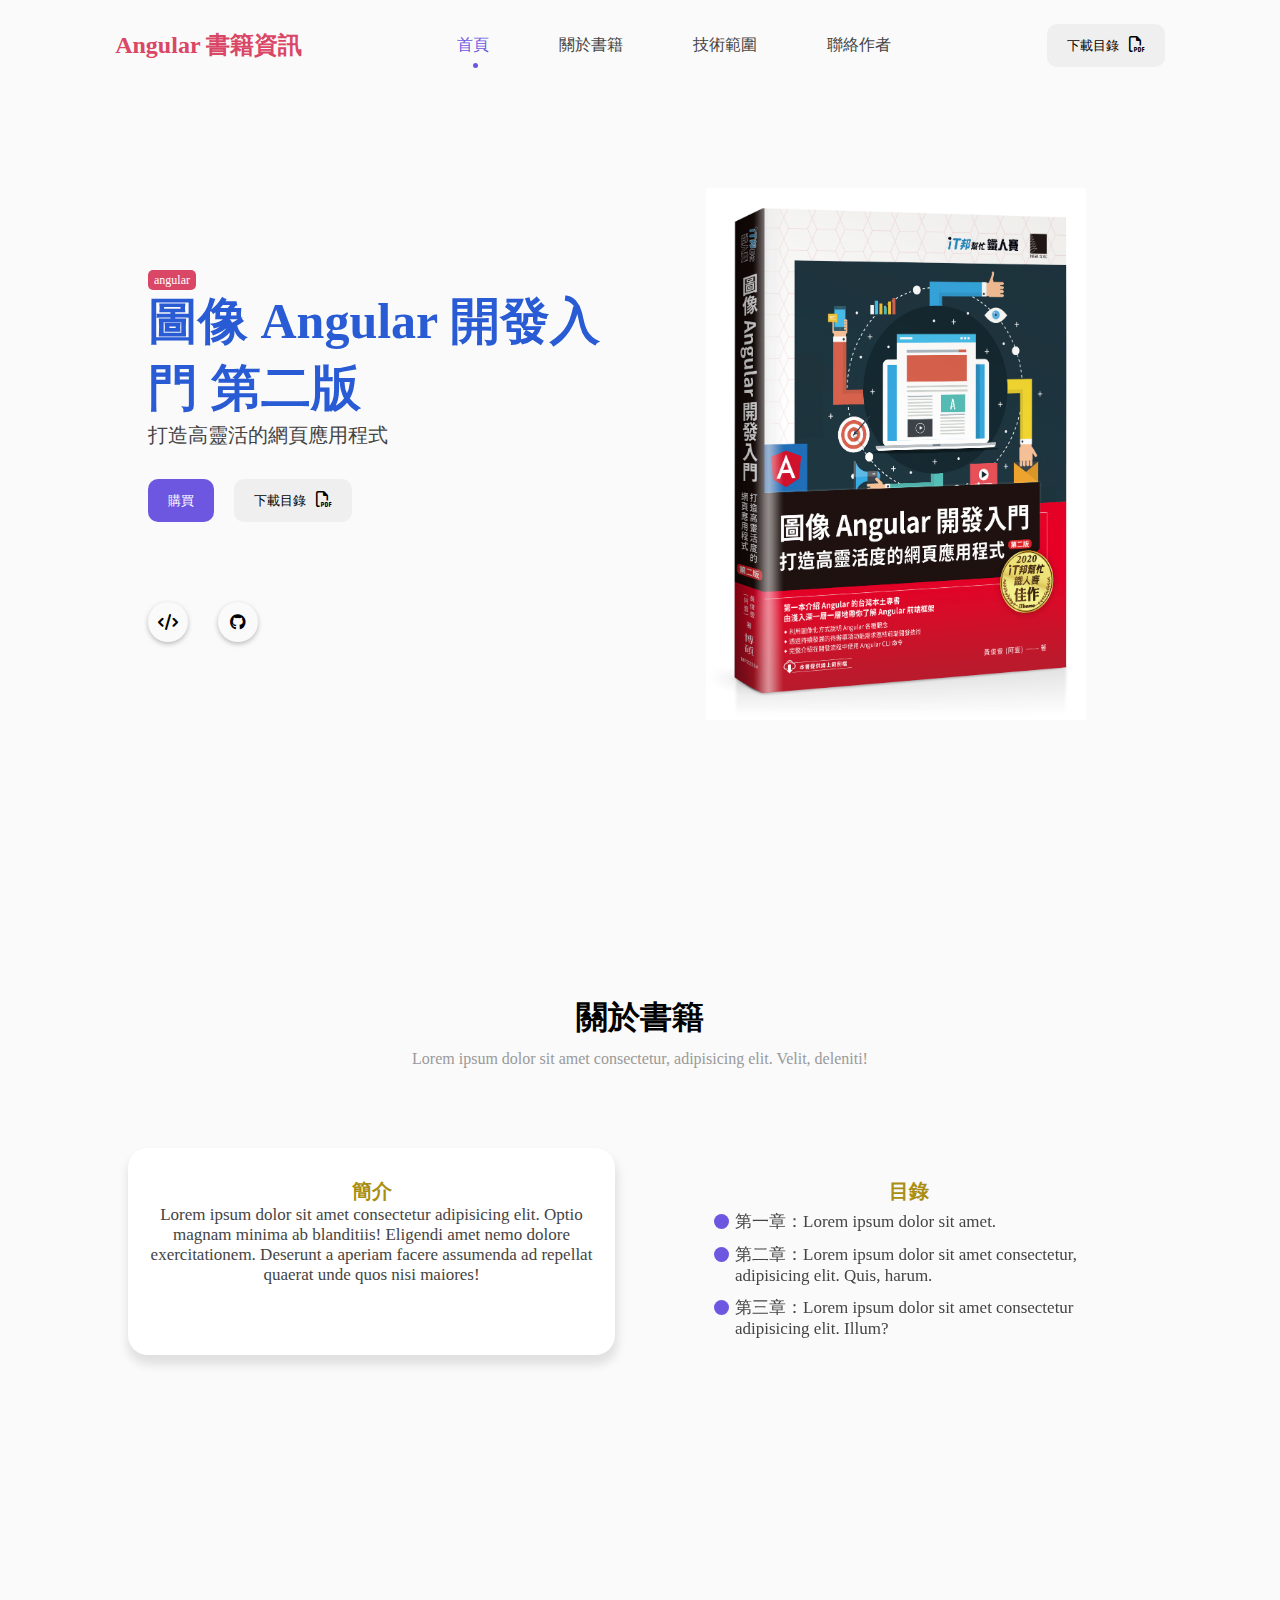
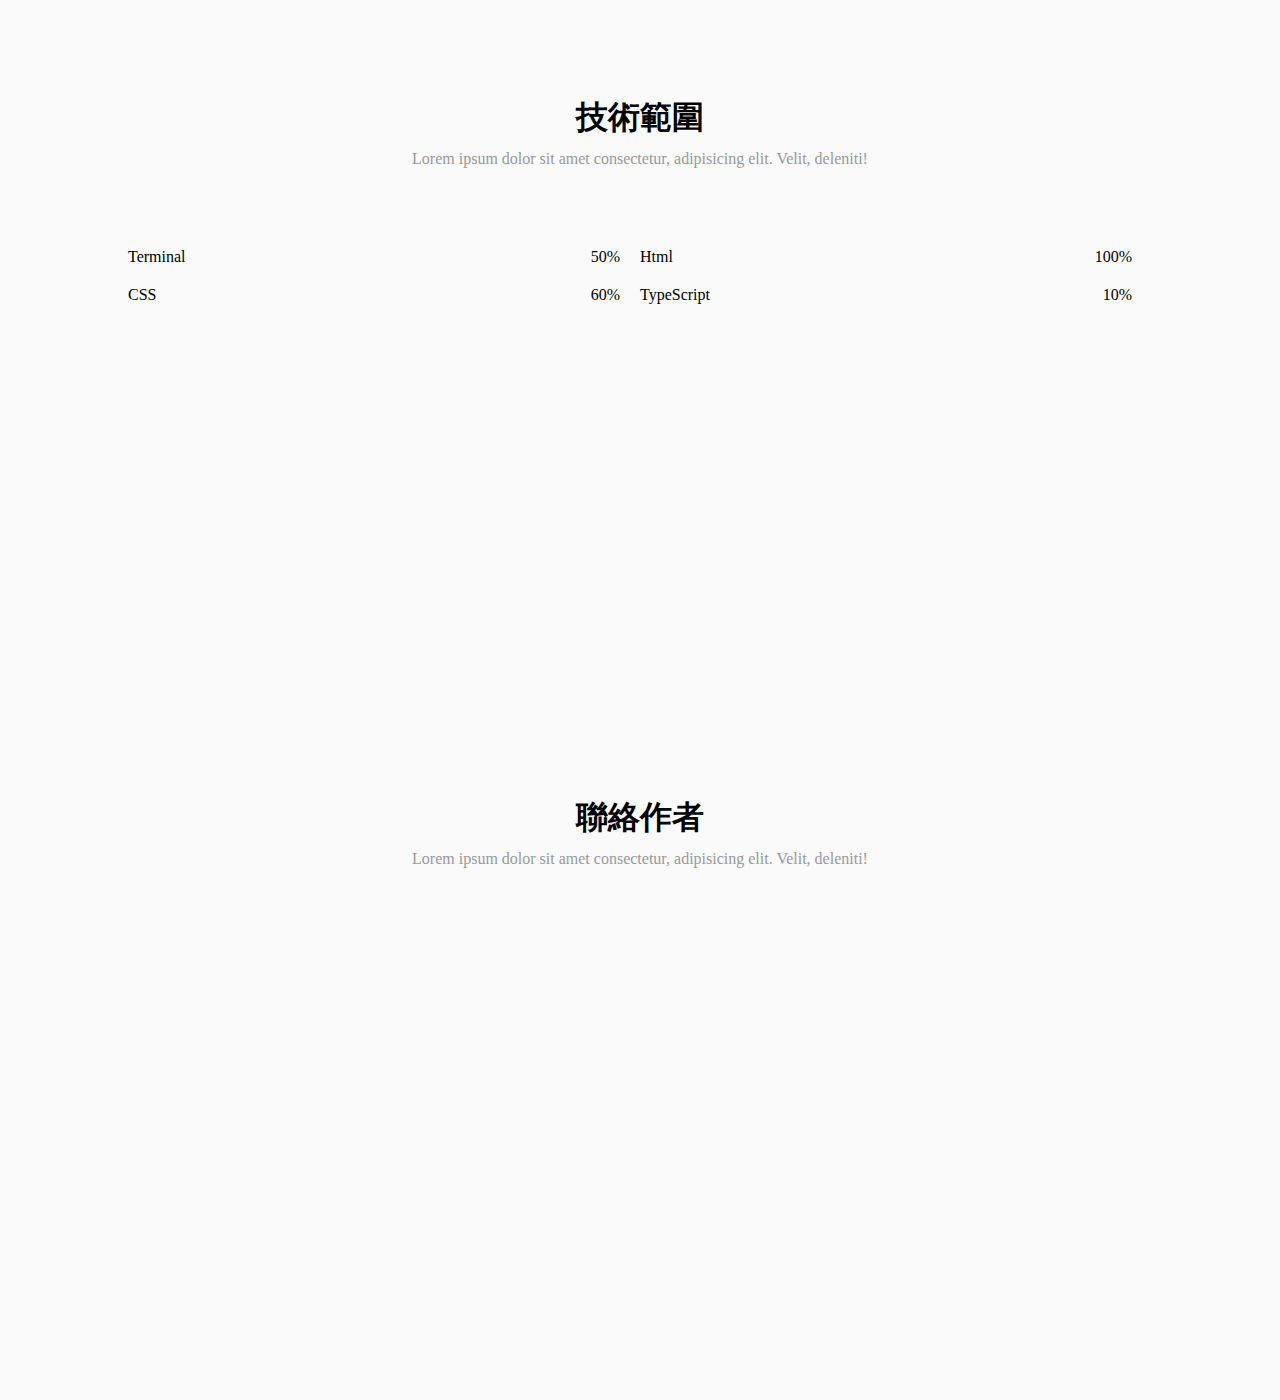
==== src/index.html @ 665a0e17 "feat(skill): 技術範圍項目樣式實作" ====
<!DOCTYPE html>
<html lang="en">
<head>
    <meta charset="UTF-8">
    <meta name="viewport" content="width=device-width, initial-scale=1.0">
    <link rel="stylesheet" href="./style.min.css">
    <link rel="stylesheet" href="https://cdnjs.cloudflare.com/ajax/libs/font-awesome/6.6.0/css/all.min.css" />
    <title>Angular 書籍資訊</title>
</head>
<body>
    <div class="container">
        <nav id="header">
            <div class="nav-logo">Angular  書籍資訊</div>
            <ul class="nav-menu"">
                <li class="nav-item">
                    <a  href="#home" class="nav-link active-link">首頁</a>
                </li>
                <li class="nav-item">
                    <a  href="#book" class="nav-link">關於書籍</a>
                </li>
                <li class="nav-item">
                    <a  href="#skill" class="nav-link">技術範圍</a>
                </li>
                <li class="nav-item">
                    <a  href="#contact" class="nav-link">聯絡作者</a>
                </li>
            </ul>
            <div>
                <button type="button" class="btn">下載目錄<i class="fa-regular fa-file-pdf"></i></button>
            </div>
        </nav>
        <main class="wrapper">
            <section id="home" class="home-box">
                <div class="home-text">
                    <div class="tag"><span>angular</span></div>
                    <div class="name">圖像 Angular 開發入門 第二版</div>
                    <div class="subtitle">打造高靈活的網頁應用程式</div>
                    <div>
                    <div class="text-btn">
                        <button type="button" class="btn blue-btn">購買</button>
                        <button type="button" class="btn">下載目錄<i class="fa-regular fa-file-pdf"></i></button>
                    </div>
                    </div>
                    <div class="icons">
                        <div class="icon"><i class="fa-solid fa-code"></i></div>
                        <div class="icon"><i class="fa-brands fa-github"></i></div>
                    </div>
                </div>
                <div class="home-image">
                    <div class="image">
                        <img src="./assets/images/angular.jpg" alt="angular">
                    </div>
                </div>
            </section>
            <section id="book" class="section">
                <div class="top-header">
                    <h1>關於書籍</h1>
                    <span>Lorem ipsum dolor sit amet consectetur, adipisicing elit. Velit, deleniti!</span>
                </div>
                <div class="about-container">
                    <div class="introduce">
                        <div class="card">
                            <h3>簡介</h3>
                            <div>Lorem ipsum dolor sit amet consectetur adipisicing elit. Optio magnam minima ab blanditiis! Eligendi amet nemo dolore exercitationem. Deserunt a aperiam facere assumenda ad repellat quaerat unde quos nisi maiores!                             
                            </div>
                        </div>
                    </div>
                    <div class="contents">
                        <div class="list">
                            <h3>目錄</h3>
                            <div class="item">第一章：Lorem ipsum dolor sit amet.</div>
                            <div class="item">第二章：Lorem ipsum dolor sit amet consectetur, adipisicing elit. Quis, harum.</div>
                            <div class="item">第三章：Lorem ipsum dolor sit amet consectetur adipisicing elit. Illum?</div>
                        </div>
                    </div>
                </div>
            </section>
            <section id="skill" class="section">
                <div class="top-header">
                    <h1>技術範圍</h1>
                    <span>Lorem ipsum dolor sit amet consectetur, adipisicing elit. Velit, deleniti!</span>
                </div>
                <div class="skill-container">
                    <div class="skill-item">
                        <span class="skill">
                            <span>Terminal</span>
                            <span>50%</span>
                        </span>
                    </div>
                    <div class="skill-item">
                        <span class="skill">
                            <span>Html</span>
                            <span>100%</span>
                        </span>
                    </div>
                    <div class="skill-item">
                        <span class="skill">
                            <span>CSS</span>
                            <span>60%</span>
                        </span>
                    </div>
                    <div class="skill-item">
                        <span class="skill">
                            <span>TypeScript</span>
                            <span>10%</span>
                        </span>
                    </div>
                </div>
            </section>
            <section id="contact" class="section">
                <div class="top-header">
                    <h1>聯絡作者</h1>
                    <span>Lorem ipsum dolor sit amet consectetur, adipisicing elit. Velit, deleniti!</span>
                </div>
            </section>
        </main>
    </div>
    <script src="./main.js"></script>
</body>
</html>
---- src/style.min.css ----
nav{position:fixed;background-color:var(--body-color);width:100%;height:90px;line-height:90px;padding-inline:9vw;display:flex;justify-content:space-between}nav .nav-logo{font-size:24px;font-weight:600;color:var(--logo-color)}nav ul{display:flex;list-style:none}nav ul .nav-link{text-decoration:none;color:var(--text-color);font-weight:500;padding-inline:15px;margin-inline:20px}nav ul .active-link{position:relative;color:var(--first-color)}nav ul .active-link::after{position:absolute;content:"";width:5px;height:5px;background-color:var(--first-color);border-radius:50%;left:50%;bottom:-15px}.btn{font-weight:500;padding:12px 20px;background-color:#efefef;border:none;border-radius:10px;cursor:pointer}.btn:hover{color:var(--white-color);background-color:var(--second-color)}.btn>i{margin-left:10px}.home-text{padding-left:20px;min-height:80vh;width:50%;display:flex;flex-direction:column;justify-content:center}.home-text .tag>span{background-color:var(--logo-color);color:var(--white-color);padding:3px 6px;font-size:12px;border-radius:5px}.home-text .name{font-size:50px;font-weight:600;color:var(--third-color)}.home-text .subtitle{font-size:20px;margin-bottom:30px;color:var(--text-color)}.home-text .text-btn{display:flex;gap:20px}.home-text .text-btn>.blue-btn{background-color:var(--first-color);color:var(--white-color)}.home-text .text-btn>.blue-btn:hover{background-color:var(--first-color-hover)}.home-text .icons{display:flex;margin-top:5em;gap:30px}.home-text .icons .icon{display:flex;justify-content:center;align-items:center;width:40px;height:40px;border-radius:50%;box-shadow:0px 2px 5px 0px rgba(0,0,0,.25);cursor:pointer}.home-image{display:flex;justify-content:right;align-items:center;width:50%;min-height:80vh}.home-image .image{width:380px;margin:0 auto;overflow:hidden}.home-image .image img{width:380px}.about-container{display:flex;justify-content:space-between;width:100%;gap:50px}.about-container .introduce,.about-container .contents{width:50%}.about-container h3{font-size:20px;font-weight:600;color:var(--second-color)}.about-container .card{display:flex;align-items:center;flex-direction:column;padding:30px 20px 70px;width:100%;background-color:var(--white-color);border-radius:20px;box-shadow:1px 8px 10px 2px var(--first-shadow-color)}.about-container .card div{text-align:center;font-size:17px;color:var(--text-color)}.about-container .list{display:flex;flex-direction:column;padding:30px 65px 70px;width:100%}.about-container .list h3{text-align:center}.about-container .list .item{font-size:17px;padding:5px;color:var(--text-color);position:relative}.about-container .list .item::before{box-sizing:border-box;content:"";position:absolute;top:9px;left:-16px;width:15px;height:15px;border-radius:50px;background-color:var(--first-color)}.skill-container{display:flex;width:100%;gap:20px;flex-wrap:wrap}.skill-container .skill-item{flex-basis:calc(50% - 20px);display:flex;flex-direction:column;gap:5px}.skill-container .skill-item .skill{display:flex;justify-content:space-between;align-items:center}:root{--body-color: rgb(250, 250 ,250);--logo-color: rgb(218, 70, 102);--white-color: rgb(255, 255, 255);--text-color: rgb(68, 68, 68);--first-color: rgb(110, 87, 224);--first-color-hover: rgb(40, 91, 212);--first-shadow-color: rgba(0, 0, 0, 0.1);--second-color: rgb(170, 142, 18);--third-color: rgb(40, 91, 212)}html{scroll-behavior:smooth}body{background-color:var(--body-color)}body .container{width:100%}*{margin:0;padding:0;box-sizing:border-box}.wrapper{padding-inline:10vw}.wrapper .home-box{display:flex;padding-block:6em;height:100vh;min-height:700px}.wrapper .section{padding-block:6em;min-height:700px}.wrapper .section .top-header{text-align:center;margin-bottom:5em}.wrapper .section .top-header h1{font-weight:600;margin-bottom:10px}.wrapper .section .top-header span{color:#999}i{font-size:16px}/*# sourceMappingURL=style.min.css.map */
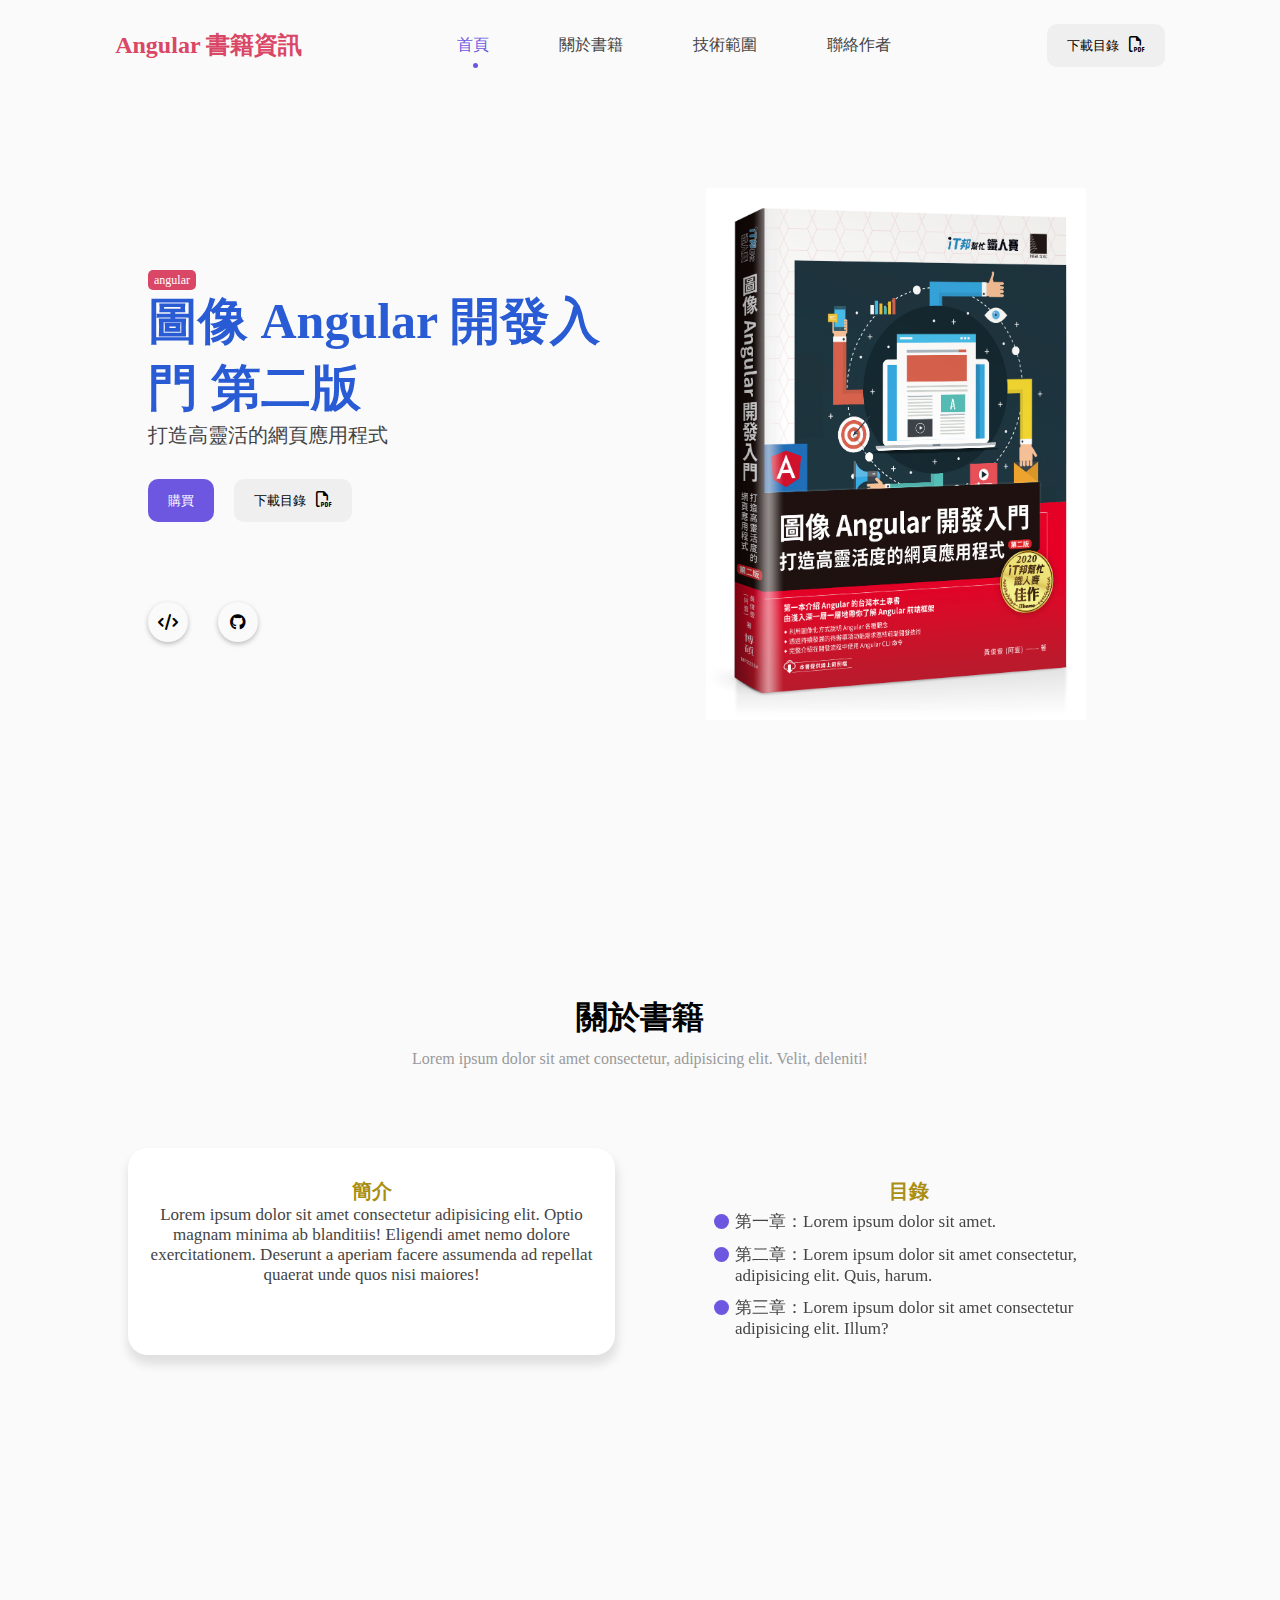
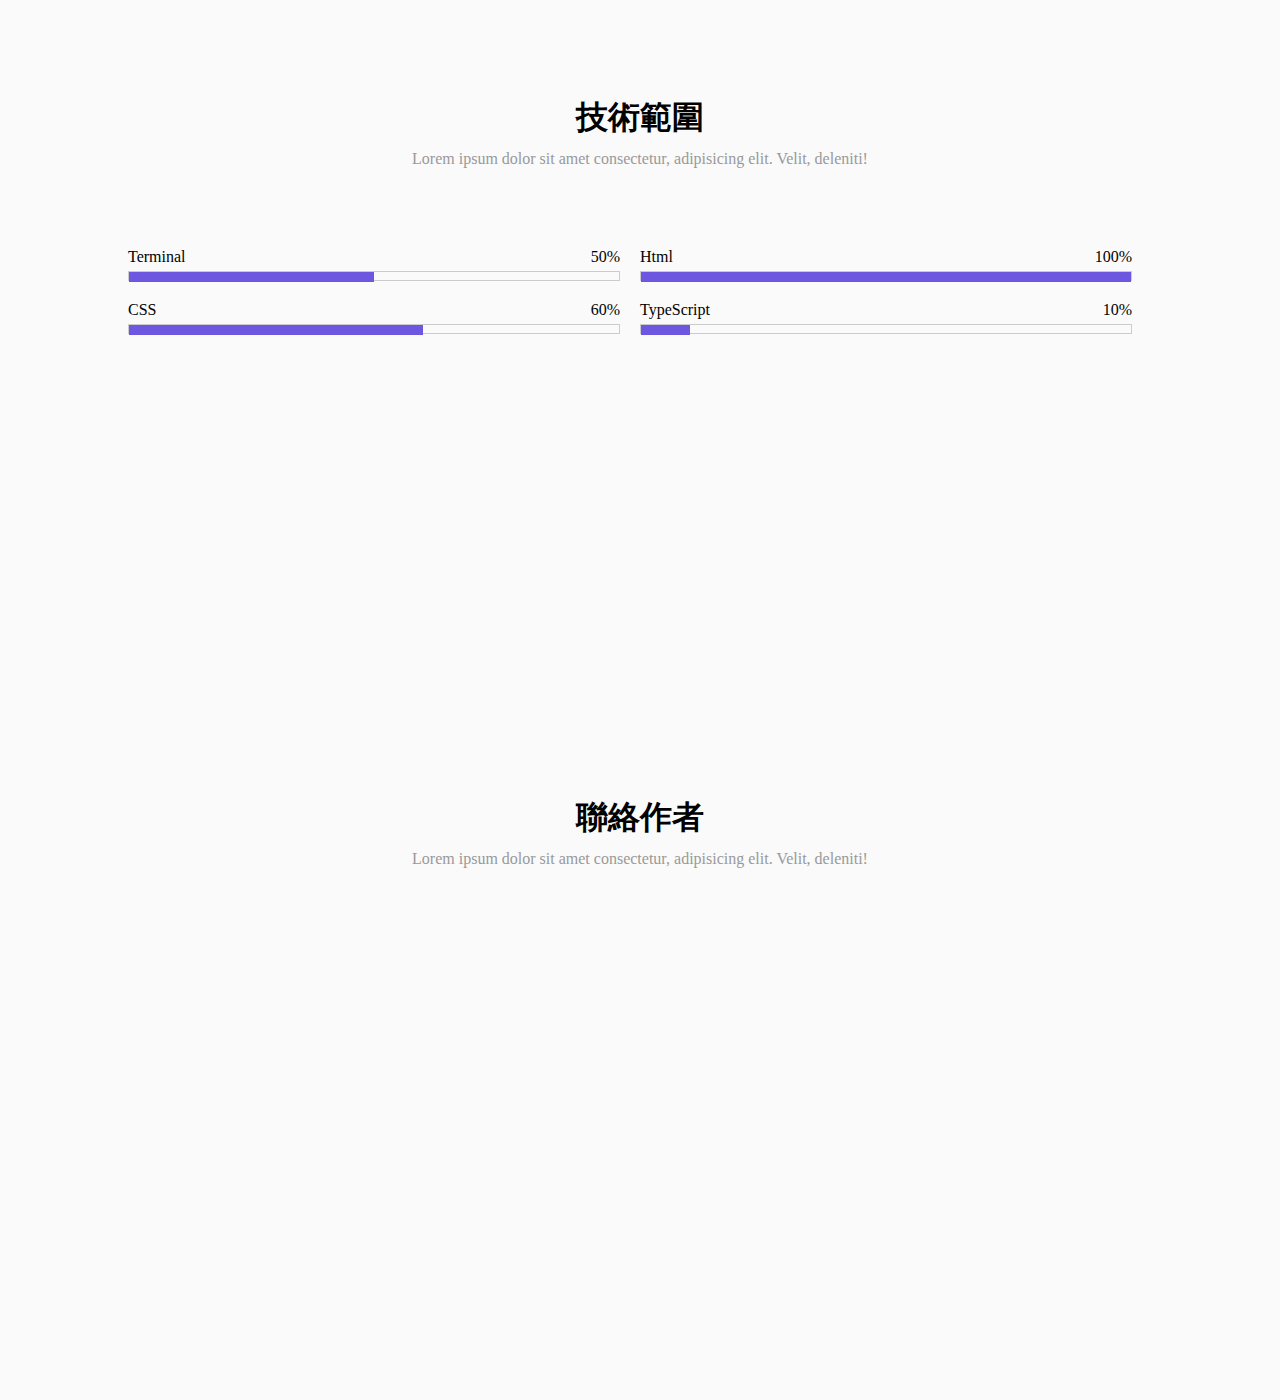
==== commit 3e42a932: "feat(skill): 技術範圍進度條樣式實作" ====
--- a/src/index.html
+++ b/src/index.html
@@ -86,24 +86,36 @@
                             <span>Terminal</span>
                             <span>50%</span>
                         </span>
+                        <div class="progress-bar-wrap">
+                            <div class="progress-bar" style="width: 50%"></div>
+                        </div>
                     </div>
                     <div class="skill-item">
                         <span class="skill">
                             <span>Html</span>
                             <span>100%</span>
                         </span>
+                        <div class="progress-bar-wrap">
+                            <div class="progress-bar" style="width: 100%"></div>
+                        </div>
                     </div>
                     <div class="skill-item">
                         <span class="skill">
                             <span>CSS</span>
                             <span>60%</span>
                         </span>
+                        <div class="progress-bar-wrap">
+                            <div class="progress-bar" style="width: 60%"></div>
+                        </div>
                     </div>
                     <div class="skill-item">
                         <span class="skill">
                             <span>TypeScript</span>
                             <span>10%</span>
                         </span>
+                        <div class="progress-bar-wrap">
+                            <div class="progress-bar" style="width: 10%"></div>
+                        </div>
                     </div>
                 </div>
             </section>
--- a/src/style.min.css
+++ b/src/style.min.css
@@ -1 +1 @@
-nav{position:fixed;background-color:var(--body-color);width:100%;height:90px;line-height:90px;padding-inline:9vw;display:flex;justify-content:space-between}nav .nav-logo{font-size:24px;font-weight:600;color:var(--logo-color)}nav ul{display:flex;list-style:none}nav ul .nav-link{text-decoration:none;color:var(--text-color);font-weight:500;padding-inline:15px;margin-inline:20px}nav ul .active-link{position:relative;color:var(--first-color)}nav ul .active-link::after{position:absolute;content:"";width:5px;height:5px;background-color:var(--first-color);border-radius:50%;left:50%;bottom:-15px}.btn{font-weight:500;padding:12px 20px;background-color:#efefef;border:none;border-radius:10px;cursor:pointer}.btn:hover{color:var(--white-color);background-color:var(--second-color)}.btn>i{margin-left:10px}.home-text{padding-left:20px;min-height:80vh;width:50%;display:flex;flex-direction:column;justify-content:center}.home-text .tag>span{background-color:var(--logo-color);color:var(--white-color);padding:3px 6px;font-size:12px;border-radius:5px}.home-text .name{font-size:50px;font-weight:600;color:var(--third-color)}.home-text .subtitle{font-size:20px;margin-bottom:30px;color:var(--text-color)}.home-text .text-btn{display:flex;gap:20px}.home-text .text-btn>.blue-btn{background-color:var(--first-color);color:var(--white-color)}.home-text .text-btn>.blue-btn:hover{background-color:var(--first-color-hover)}.home-text .icons{display:flex;margin-top:5em;gap:30px}.home-text .icons .icon{display:flex;justify-content:center;align-items:center;width:40px;height:40px;border-radius:50%;box-shadow:0px 2px 5px 0px rgba(0,0,0,.25);cursor:pointer}.home-image{display:flex;justify-content:right;align-items:center;width:50%;min-height:80vh}.home-image .image{width:380px;margin:0 auto;overflow:hidden}.home-image .image img{width:380px}.about-container{display:flex;justify-content:space-between;width:100%;gap:50px}.about-container .introduce,.about-container .contents{width:50%}.about-container h3{font-size:20px;font-weight:600;color:var(--second-color)}.about-container .card{display:flex;align-items:center;flex-direction:column;padding:30px 20px 70px;width:100%;background-color:var(--white-color);border-radius:20px;box-shadow:1px 8px 10px 2px var(--first-shadow-color)}.about-container .card div{text-align:center;font-size:17px;color:var(--text-color)}.about-container .list{display:flex;flex-direction:column;padding:30px 65px 70px;width:100%}.about-container .list h3{text-align:center}.about-container .list .item{font-size:17px;padding:5px;color:var(--text-color);position:relative}.about-container .list .item::before{box-sizing:border-box;content:"";position:absolute;top:9px;left:-16px;width:15px;height:15px;border-radius:50px;background-color:var(--first-color)}.skill-container{display:flex;width:100%;gap:20px;flex-wrap:wrap}.skill-container .skill-item{flex-basis:calc(50% - 20px);display:flex;flex-direction:column;gap:5px}.skill-container .skill-item .skill{display:flex;justify-content:space-between;align-items:center}:root{--body-color: rgb(250, 250 ,250);--logo-color: rgb(218, 70, 102);--white-color: rgb(255, 255, 255);--text-color: rgb(68, 68, 68);--first-color: rgb(110, 87, 224);--first-color-hover: rgb(40, 91, 212);--first-shadow-color: rgba(0, 0, 0, 0.1);--second-color: rgb(170, 142, 18);--third-color: rgb(40, 91, 212)}html{scroll-behavior:smooth}body{background-color:var(--body-color)}body .container{width:100%}*{margin:0;padding:0;box-sizing:border-box}.wrapper{padding-inline:10vw}.wrapper .home-box{display:flex;padding-block:6em;height:100vh;min-height:700px}.wrapper .section{padding-block:6em;min-height:700px}.wrapper .section .top-header{text-align:center;margin-bottom:5em}.wrapper .section .top-header h1{font-weight:600;margin-bottom:10px}.wrapper .section .top-header span{color:#999}i{font-size:16px}/*# sourceMappingURL=style.min.css.map */+nav{position:fixed;background-color:var(--body-color);width:100%;height:90px;line-height:90px;padding-inline:9vw;display:flex;justify-content:space-between}nav .nav-logo{font-size:24px;font-weight:600;color:var(--logo-color)}nav ul{display:flex;list-style:none}nav ul .nav-link{text-decoration:none;color:var(--text-color);font-weight:500;padding-inline:15px;margin-inline:20px}nav ul .active-link{position:relative;color:var(--first-color)}nav ul .active-link::after{position:absolute;content:"";width:5px;height:5px;background-color:var(--first-color);border-radius:50%;left:50%;bottom:-15px}.btn{font-weight:500;padding:12px 20px;background-color:#efefef;border:none;border-radius:10px;cursor:pointer}.btn:hover{color:var(--white-color);background-color:var(--second-color)}.btn>i{margin-left:10px}.home-text{padding-left:20px;min-height:80vh;width:50%;display:flex;flex-direction:column;justify-content:center}.home-text .tag>span{background-color:var(--logo-color);color:var(--white-color);padding:3px 6px;font-size:12px;border-radius:5px}.home-text .name{font-size:50px;font-weight:600;color:var(--third-color)}.home-text .subtitle{font-size:20px;margin-bottom:30px;color:var(--text-color)}.home-text .text-btn{display:flex;gap:20px}.home-text .text-btn>.blue-btn{background-color:var(--first-color);color:var(--white-color)}.home-text .text-btn>.blue-btn:hover{background-color:var(--first-color-hover)}.home-text .icons{display:flex;margin-top:5em;gap:30px}.home-text .icons .icon{display:flex;justify-content:center;align-items:center;width:40px;height:40px;border-radius:50%;box-shadow:0px 2px 5px 0px rgba(0,0,0,.25);cursor:pointer}.home-image{display:flex;justify-content:right;align-items:center;width:50%;min-height:80vh}.home-image .image{width:380px;margin:0 auto;overflow:hidden}.home-image .image img{width:380px}.about-container{display:flex;justify-content:space-between;width:100%;gap:50px}.about-container .introduce,.about-container .contents{width:50%}.about-container h3{font-size:20px;font-weight:600;color:var(--second-color)}.about-container .card{display:flex;align-items:center;flex-direction:column;padding:30px 20px 70px;width:100%;background-color:var(--white-color);border-radius:20px;box-shadow:1px 8px 10px 2px var(--first-shadow-color)}.about-container .card div{text-align:center;font-size:17px;color:var(--text-color)}.about-container .list{display:flex;flex-direction:column;padding:30px 65px 70px;width:100%}.about-container .list h3{text-align:center}.about-container .list .item{font-size:17px;padding:5px;color:var(--text-color);position:relative}.about-container .list .item::before{box-sizing:border-box;content:"";position:absolute;top:9px;left:-16px;width:15px;height:15px;border-radius:50px;background-color:var(--first-color)}.skill-container{display:flex;width:100%;gap:20px;flex-wrap:wrap}.skill-container .skill-item{flex-basis:calc(50% - 20px);display:flex;flex-direction:column;gap:5px}.skill-container .skill-item .skill{display:flex;justify-content:space-between;align-items:center}.skill-container .skill-item .progress-bar-wrap{height:10px;border:1px solid #ccc}.skill-container .skill-item .progress-bar-wrap .progress-bar{height:10px;background-color:var(--first-color)}:root{--body-color: rgb(250, 250 ,250);--logo-color: rgb(218, 70, 102);--white-color: rgb(255, 255, 255);--text-color: rgb(68, 68, 68);--first-color: rgb(110, 87, 224);--first-color-hover: rgb(40, 91, 212);--first-shadow-color: rgba(0, 0, 0, 0.1);--second-color: rgb(170, 142, 18);--third-color: rgb(40, 91, 212)}html{scroll-behavior:smooth}body{background-color:var(--body-color)}body .container{width:100%}*{margin:0;padding:0;box-sizing:border-box}.wrapper{padding-inline:10vw}.wrapper .home-box{display:flex;padding-block:6em;height:100vh;min-height:700px}.wrapper .section{padding-block:6em;min-height:700px}.wrapper .section .top-header{text-align:center;margin-bottom:5em}.wrapper .section .top-header h1{font-weight:600;margin-bottom:10px}.wrapper .section .top-header span{color:#999}i{font-size:16px}/*# sourceMappingURL=style.min.css.map */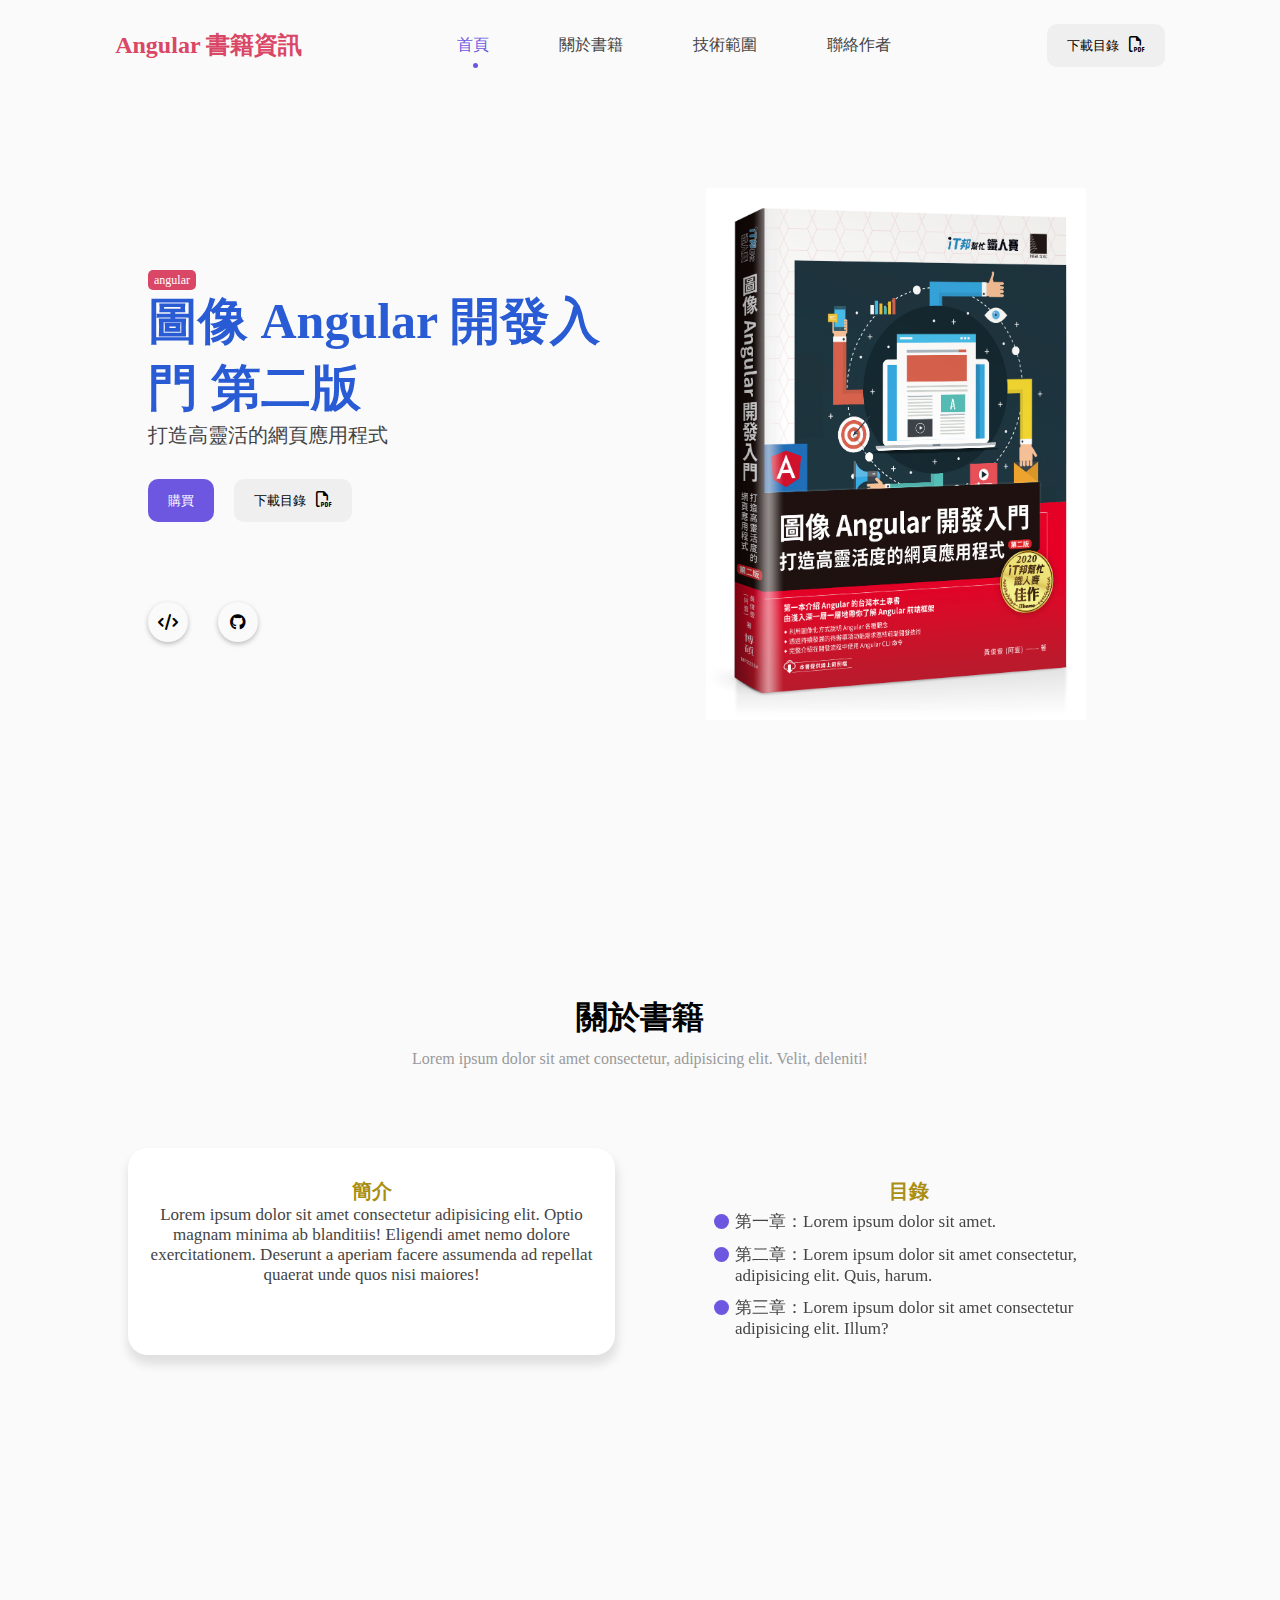
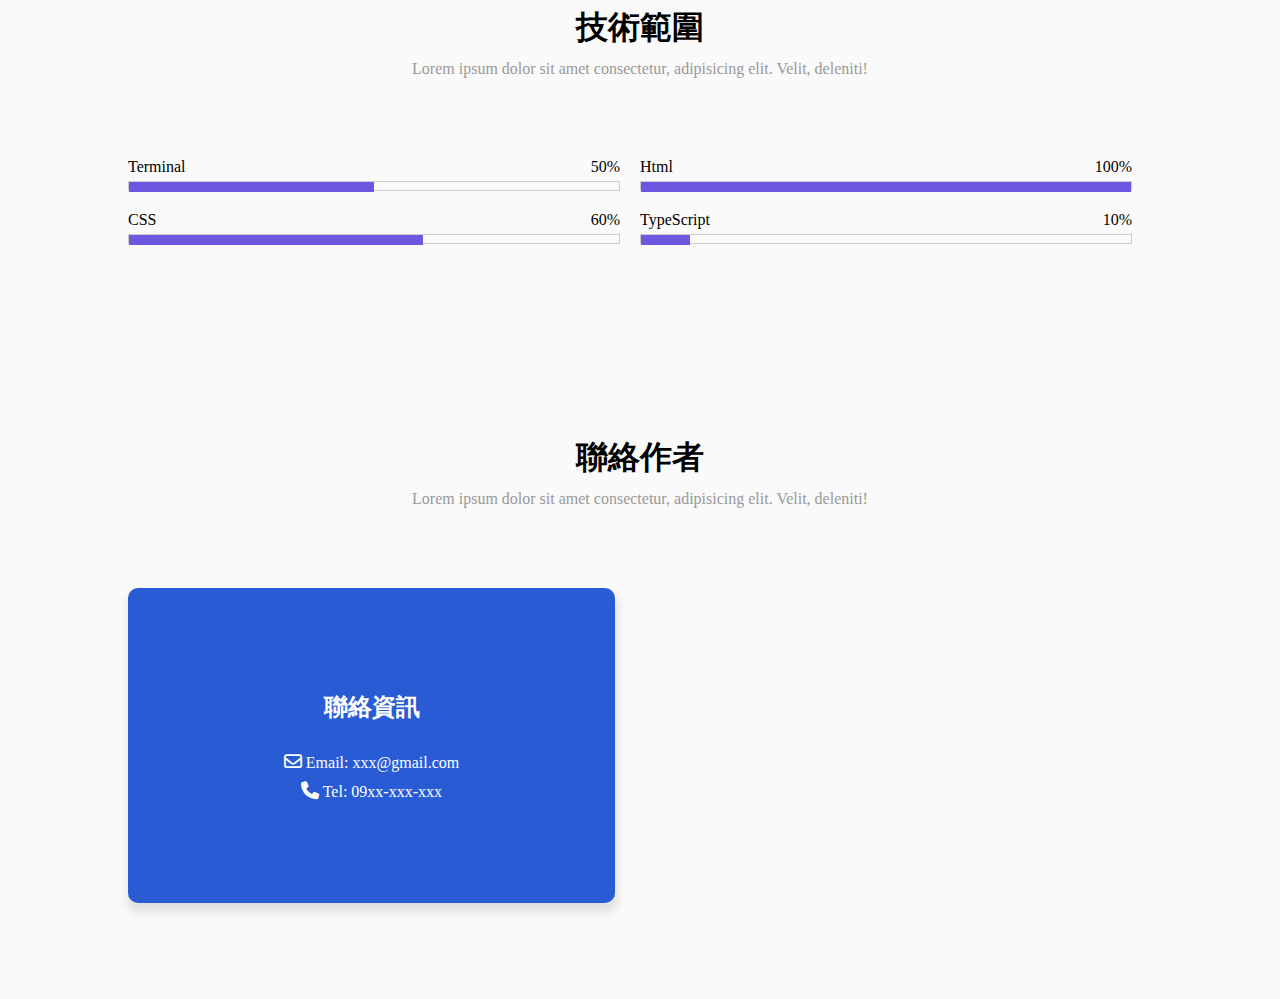
==== commit 6ae76006: "feat(contact)：聯絡作者區塊聯絡資訊實作" ====
--- a/src/index.html
+++ b/src/index.html
@@ -119,10 +119,23 @@
                     </div>
                 </div>
             </section>
+
             <section id="contact" class="section">
                 <div class="top-header">
                     <h1>聯絡作者</h1>
                     <span>Lorem ipsum dolor sit amet consectetur, adipisicing elit. Velit, deleniti!</span>
+                </div>
+                <div class="contact-container">
+                    <div class="info">
+                        <div class="contact-info">
+                            <h2>聯絡資訊</h2>
+                            <div><i class="fa-regular fa-envelope"></i> Email: xxx@gmail.com</div>
+                            <div><i class="fa-solid fa-phone"></i> Tel: 09xx-xxx-xxx</div>
+                        </div>
+                    </div>
+                    <div class="form">
+                        
+                    </div>
                 </div>
             </section>
         </main>
--- a/src/style.min.css
+++ b/src/style.min.css
@@ -1 +1 @@
-nav{position:fixed;background-color:var(--body-color);width:100%;height:90px;line-height:90px;padding-inline:9vw;display:flex;justify-content:space-between}nav .nav-logo{font-size:24px;font-weight:600;color:var(--logo-color)}nav ul{display:flex;list-style:none}nav ul .nav-link{text-decoration:none;color:var(--text-color);font-weight:500;padding-inline:15px;margin-inline:20px}nav ul .active-link{position:relative;color:var(--first-color)}nav ul .active-link::after{position:absolute;content:"";width:5px;height:5px;background-color:var(--first-color);border-radius:50%;left:50%;bottom:-15px}.btn{font-weight:500;padding:12px 20px;background-color:#efefef;border:none;border-radius:10px;cursor:pointer}.btn:hover{color:var(--white-color);background-color:var(--second-color)}.btn>i{margin-left:10px}.home-text{padding-left:20px;min-height:80vh;width:50%;display:flex;flex-direction:column;justify-content:center}.home-text .tag>span{background-color:var(--logo-color);color:var(--white-color);padding:3px 6px;font-size:12px;border-radius:5px}.home-text .name{font-size:50px;font-weight:600;color:var(--third-color)}.home-text .subtitle{font-size:20px;margin-bottom:30px;color:var(--text-color)}.home-text .text-btn{display:flex;gap:20px}.home-text .text-btn>.blue-btn{background-color:var(--first-color);color:var(--white-color)}.home-text .text-btn>.blue-btn:hover{background-color:var(--first-color-hover)}.home-text .icons{display:flex;margin-top:5em;gap:30px}.home-text .icons .icon{display:flex;justify-content:center;align-items:center;width:40px;height:40px;border-radius:50%;box-shadow:0px 2px 5px 0px rgba(0,0,0,.25);cursor:pointer}.home-image{display:flex;justify-content:right;align-items:center;width:50%;min-height:80vh}.home-image .image{width:380px;margin:0 auto;overflow:hidden}.home-image .image img{width:380px}.about-container{display:flex;justify-content:space-between;width:100%;gap:50px}.about-container .introduce,.about-container .contents{width:50%}.about-container h3{font-size:20px;font-weight:600;color:var(--second-color)}.about-container .card{display:flex;align-items:center;flex-direction:column;padding:30px 20px 70px;width:100%;background-color:var(--white-color);border-radius:20px;box-shadow:1px 8px 10px 2px var(--first-shadow-color)}.about-container .card div{text-align:center;font-size:17px;color:var(--text-color)}.about-container .list{display:flex;flex-direction:column;padding:30px 65px 70px;width:100%}.about-container .list h3{text-align:center}.about-container .list .item{font-size:17px;padding:5px;color:var(--text-color);position:relative}.about-container .list .item::before{box-sizing:border-box;content:"";position:absolute;top:9px;left:-16px;width:15px;height:15px;border-radius:50px;background-color:var(--first-color)}.skill-container{display:flex;width:100%;gap:20px;flex-wrap:wrap}.skill-container .skill-item{flex-basis:calc(50% - 20px);display:flex;flex-direction:column;gap:5px}.skill-container .skill-item .skill{display:flex;justify-content:space-between;align-items:center}.skill-container .skill-item .progress-bar-wrap{height:10px;border:1px solid #ccc}.skill-container .skill-item .progress-bar-wrap .progress-bar{height:10px;background-color:var(--first-color)}:root{--body-color: rgb(250, 250 ,250);--logo-color: rgb(218, 70, 102);--white-color: rgb(255, 255, 255);--text-color: rgb(68, 68, 68);--first-color: rgb(110, 87, 224);--first-color-hover: rgb(40, 91, 212);--first-shadow-color: rgba(0, 0, 0, 0.1);--second-color: rgb(170, 142, 18);--third-color: rgb(40, 91, 212)}html{scroll-behavior:smooth}body{background-color:var(--body-color)}body .container{width:100%}*{margin:0;padding:0;box-sizing:border-box}.wrapper{padding-inline:10vw}.wrapper .home-box{display:flex;padding-block:6em;height:100vh;min-height:700px}.wrapper .section{padding-block:6em;min-height:700px}.wrapper .section .top-header{text-align:center;margin-bottom:5em}.wrapper .section .top-header h1{font-weight:600;margin-bottom:10px}.wrapper .section .top-header span{color:#999}i{font-size:16px}/*# sourceMappingURL=style.min.css.map */+nav{position:fixed;background-color:var(--body-color);width:100%;height:90px;line-height:90px;padding-inline:9vw;display:flex;justify-content:space-between}nav .nav-logo{font-size:24px;font-weight:600;color:var(--logo-color)}nav ul{display:flex;list-style:none}nav ul .nav-link{text-decoration:none;color:var(--text-color);font-weight:500;padding-inline:15px;margin-inline:20px}nav ul .active-link{position:relative;color:var(--first-color)}nav ul .active-link::after{position:absolute;content:"";width:5px;height:5px;background-color:var(--first-color);border-radius:50%;left:50%;bottom:-15px}.btn{font-weight:500;padding:12px 20px;background-color:#efefef;border:none;border-radius:10px;cursor:pointer}.btn:hover{color:var(--white-color);background-color:var(--second-color)}.btn>i{margin-left:10px}.home-text{padding-left:20px;min-height:80vh;width:50%;display:flex;flex-direction:column;justify-content:center}.home-text .tag>span{background-color:var(--logo-color);color:var(--white-color);padding:3px 6px;font-size:12px;border-radius:5px}.home-text .name{font-size:50px;font-weight:600;color:var(--third-color)}.home-text .subtitle{font-size:20px;margin-bottom:30px;color:var(--text-color)}.home-text .text-btn{display:flex;gap:20px}.home-text .text-btn>.blue-btn{background-color:var(--first-color);color:var(--white-color)}.home-text .text-btn>.blue-btn:hover{background-color:var(--first-color-hover)}.home-text .icons{display:flex;margin-top:5em;gap:30px}.home-text .icons .icon{display:flex;justify-content:center;align-items:center;width:40px;height:40px;border-radius:50%;box-shadow:0px 2px 5px 0px rgba(0,0,0,.25);cursor:pointer}.home-image{display:flex;justify-content:right;align-items:center;width:50%;min-height:80vh}.home-image .image{width:380px;margin:0 auto;overflow:hidden}.home-image .image img{width:380px}.about-container{display:flex;justify-content:space-between;width:100%;gap:50px}.about-container .introduce,.about-container .contents{width:50%}.about-container h3{font-size:20px;font-weight:600;color:var(--second-color)}.about-container .card{display:flex;align-items:center;flex-direction:column;padding:30px 20px 70px;width:100%;background-color:var(--white-color);border-radius:20px;box-shadow:1px 8px 10px 2px var(--first-shadow-color)}.about-container .card div{text-align:center;font-size:17px;color:var(--text-color)}.about-container .list{display:flex;flex-direction:column;padding:30px 65px 70px;width:100%}.about-container .list h3{text-align:center}.about-container .list .item{font-size:17px;padding:5px;color:var(--text-color);position:relative}.about-container .list .item::before{box-sizing:border-box;content:"";position:absolute;top:9px;left:-16px;width:15px;height:15px;border-radius:50px;background-color:var(--first-color)}.skill-container{display:flex;width:100%;gap:20px;flex-wrap:wrap}.skill-container .skill-item{flex-basis:calc(50% - 20px);display:flex;flex-direction:column;gap:5px}.skill-container .skill-item .skill{display:flex;justify-content:space-between;align-items:center}.skill-container .skill-item .progress-bar-wrap{height:10px;border:1px solid #ccc}.skill-container .skill-item .progress-bar-wrap .progress-bar{height:10px;background-color:var(--first-color)}.contact-container{display:flex;justify-content:space-between;width:100%;gap:50px}.contact-container .info,.contact-container .form{width:50%}.contact-container .contact-info{display:flex;flex-direction:column;justify-content:center;align-items:center;padding:20px 30px;width:100%;height:315px;background-color:var(--third-color);color:var(--white-color);border-radius:10px;gap:10px;box-shadow:1px 8px 10px 2px var(--first-shadow-color)}.contact-container .contact-info>h2{margin-bottom:20px}.contact-container .contact-info i{font-size:18px}:root{--body-color: rgb(250, 250, 250);--logo-color: rgb(218, 70, 102);--white-color: rgb(255, 255, 255);--text-color: rgb(68, 68, 68);--first-color: rgb(110, 87, 224);--first-color-hover: rgb(40, 91, 212);--first-shadow-color: rgba(0, 0, 0, 0.1);--second-color: rgb(170, 142, 18);--third-color: rgb(40, 91, 212)}html{scroll-behavior:smooth}body{background-color:var(--body-color)}body .container{width:100%}*{margin:0;padding:0;box-sizing:border-box}.wrapper{padding-inline:10vw}.wrapper .home-box{display:flex;padding-block:6em;height:100vh;min-height:700px}.wrapper .section{padding-block:6em}.wrapper .section .top-header{text-align:center;margin-bottom:5em}.wrapper .section .top-header h1{font-weight:600;margin-bottom:10px}.wrapper .section .top-header span{color:#999}i{font-size:16px}/*# sourceMappingURL=style.min.css.map */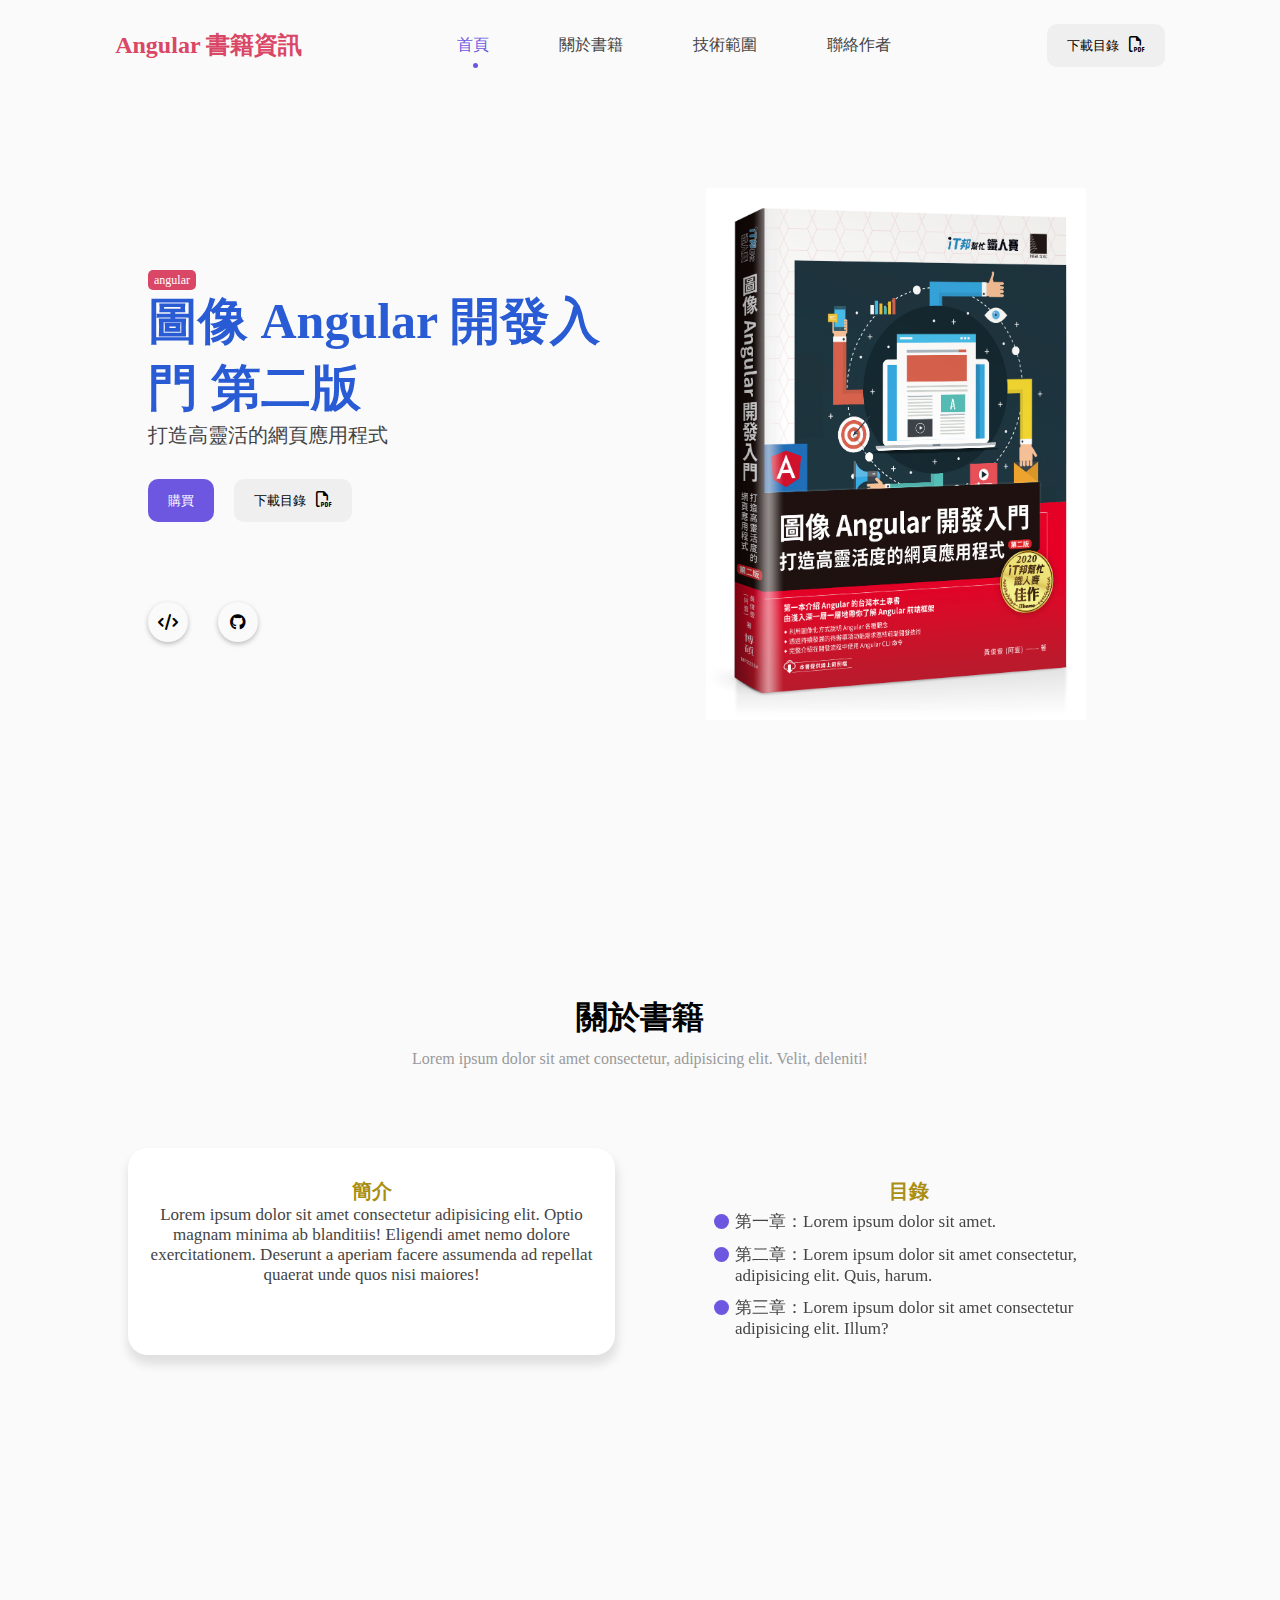
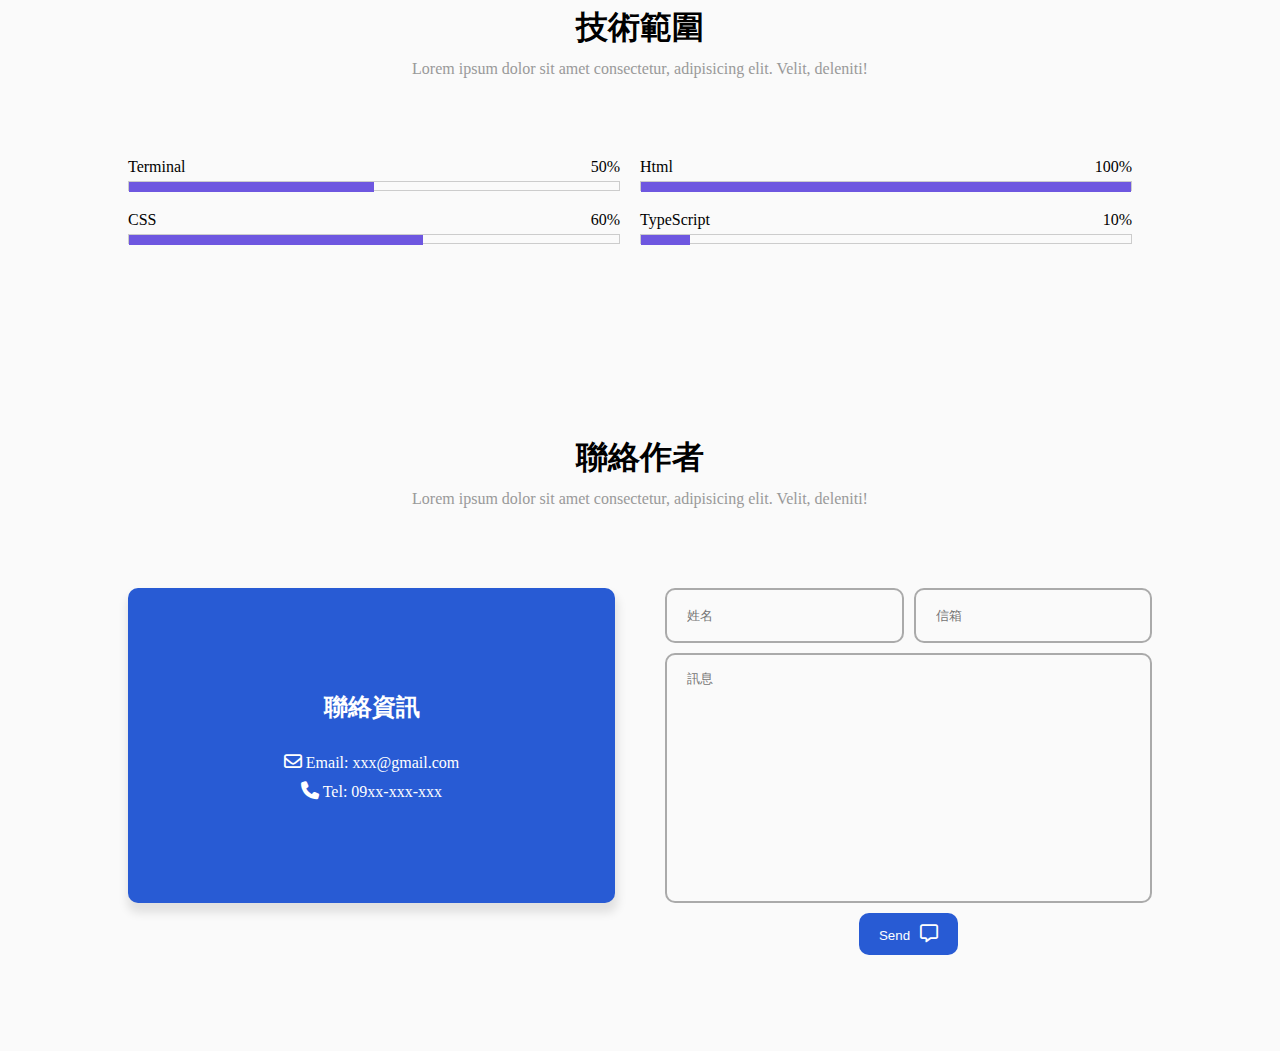
==== commit a1f0acb9: "feat(contact)：聯絡作者表單樣式實作" ====
--- a/src/index.html
+++ b/src/index.html
@@ -134,7 +134,12 @@
                         </div>
                     </div>
                     <div class="form">
-                        
+                            <input type="text" placeholder="姓名">
+                            <input type="email" placeholder="信箱">
+                            <textarea placeholder="訊息"></textarea>
+                            <button type="button" class="btn">
+                                Send<i class="fa-regular fa-message"></i>
+                            </button>
                     </div>
                 </div>
             </section>
--- a/src/style.min.css
+++ b/src/style.min.css
@@ -1 +1 @@
-nav{position:fixed;background-color:var(--body-color);width:100%;height:90px;line-height:90px;padding-inline:9vw;display:flex;justify-content:space-between}nav .nav-logo{font-size:24px;font-weight:600;color:var(--logo-color)}nav ul{display:flex;list-style:none}nav ul .nav-link{text-decoration:none;color:var(--text-color);font-weight:500;padding-inline:15px;margin-inline:20px}nav ul .active-link{position:relative;color:var(--first-color)}nav ul .active-link::after{position:absolute;content:"";width:5px;height:5px;background-color:var(--first-color);border-radius:50%;left:50%;bottom:-15px}.btn{font-weight:500;padding:12px 20px;background-color:#efefef;border:none;border-radius:10px;cursor:pointer}.btn:hover{color:var(--white-color);background-color:var(--second-color)}.btn>i{margin-left:10px}.home-text{padding-left:20px;min-height:80vh;width:50%;display:flex;flex-direction:column;justify-content:center}.home-text .tag>span{background-color:var(--logo-color);color:var(--white-color);padding:3px 6px;font-size:12px;border-radius:5px}.home-text .name{font-size:50px;font-weight:600;color:var(--third-color)}.home-text .subtitle{font-size:20px;margin-bottom:30px;color:var(--text-color)}.home-text .text-btn{display:flex;gap:20px}.home-text .text-btn>.blue-btn{background-color:var(--first-color);color:var(--white-color)}.home-text .text-btn>.blue-btn:hover{background-color:var(--first-color-hover)}.home-text .icons{display:flex;margin-top:5em;gap:30px}.home-text .icons .icon{display:flex;justify-content:center;align-items:center;width:40px;height:40px;border-radius:50%;box-shadow:0px 2px 5px 0px rgba(0,0,0,.25);cursor:pointer}.home-image{display:flex;justify-content:right;align-items:center;width:50%;min-height:80vh}.home-image .image{width:380px;margin:0 auto;overflow:hidden}.home-image .image img{width:380px}.about-container{display:flex;justify-content:space-between;width:100%;gap:50px}.about-container .introduce,.about-container .contents{width:50%}.about-container h3{font-size:20px;font-weight:600;color:var(--second-color)}.about-container .card{display:flex;align-items:center;flex-direction:column;padding:30px 20px 70px;width:100%;background-color:var(--white-color);border-radius:20px;box-shadow:1px 8px 10px 2px var(--first-shadow-color)}.about-container .card div{text-align:center;font-size:17px;color:var(--text-color)}.about-container .list{display:flex;flex-direction:column;padding:30px 65px 70px;width:100%}.about-container .list h3{text-align:center}.about-container .list .item{font-size:17px;padding:5px;color:var(--text-color);position:relative}.about-container .list .item::before{box-sizing:border-box;content:"";position:absolute;top:9px;left:-16px;width:15px;height:15px;border-radius:50px;background-color:var(--first-color)}.skill-container{display:flex;width:100%;gap:20px;flex-wrap:wrap}.skill-container .skill-item{flex-basis:calc(50% - 20px);display:flex;flex-direction:column;gap:5px}.skill-container .skill-item .skill{display:flex;justify-content:space-between;align-items:center}.skill-container .skill-item .progress-bar-wrap{height:10px;border:1px solid #ccc}.skill-container .skill-item .progress-bar-wrap .progress-bar{height:10px;background-color:var(--first-color)}.contact-container{display:flex;justify-content:space-between;width:100%;gap:50px}.contact-container .info,.contact-container .form{width:50%}.contact-container .contact-info{display:flex;flex-direction:column;justify-content:center;align-items:center;padding:20px 30px;width:100%;height:315px;background-color:var(--third-color);color:var(--white-color);border-radius:10px;gap:10px;box-shadow:1px 8px 10px 2px var(--first-shadow-color)}.contact-container .contact-info>h2{margin-bottom:20px}.contact-container .contact-info i{font-size:18px}:root{--body-color: rgb(250, 250, 250);--logo-color: rgb(218, 70, 102);--white-color: rgb(255, 255, 255);--text-color: rgb(68, 68, 68);--first-color: rgb(110, 87, 224);--first-color-hover: rgb(40, 91, 212);--first-shadow-color: rgba(0, 0, 0, 0.1);--second-color: rgb(170, 142, 18);--third-color: rgb(40, 91, 212)}html{scroll-behavior:smooth}body{background-color:var(--body-color)}body .container{width:100%}*{margin:0;padding:0;box-sizing:border-box}.wrapper{padding-inline:10vw}.wrapper .home-box{display:flex;padding-block:6em;height:100vh;min-height:700px}.wrapper .section{padding-block:6em}.wrapper .section .top-header{text-align:center;margin-bottom:5em}.wrapper .section .top-header h1{font-weight:600;margin-bottom:10px}.wrapper .section .top-header span{color:#999}i{font-size:16px}/*# sourceMappingURL=style.min.css.map */+nav{position:fixed;background-color:var(--body-color);width:100%;height:90px;line-height:90px;padding-inline:9vw;display:flex;justify-content:space-between}nav .nav-logo{font-size:24px;font-weight:600;color:var(--logo-color)}nav ul{display:flex;list-style:none}nav ul .nav-link{text-decoration:none;color:var(--text-color);font-weight:500;padding-inline:15px;margin-inline:20px}nav ul .active-link{position:relative;color:var(--first-color)}nav ul .active-link::after{position:absolute;content:"";width:5px;height:5px;background-color:var(--first-color);border-radius:50%;left:50%;bottom:-15px}.btn{font-weight:500;padding:12px 20px;background-color:#efefef;border:none;border-radius:10px;cursor:pointer}.btn:hover{color:var(--white-color);background-color:var(--second-color)}.btn>i{margin-left:10px}.home-text{padding-left:20px;min-height:80vh;width:50%;display:flex;flex-direction:column;justify-content:center}.home-text .tag>span{background-color:var(--logo-color);color:var(--white-color);padding:3px 6px;font-size:12px;border-radius:5px}.home-text .name{font-size:50px;font-weight:600;color:var(--third-color)}.home-text .subtitle{font-size:20px;margin-bottom:30px;color:var(--text-color)}.home-text .text-btn{display:flex;gap:20px}.home-text .text-btn>.blue-btn{background-color:var(--first-color);color:var(--white-color)}.home-text .text-btn>.blue-btn:hover{background-color:var(--first-color-hover)}.home-text .icons{display:flex;margin-top:5em;gap:30px}.home-text .icons .icon{display:flex;justify-content:center;align-items:center;width:40px;height:40px;border-radius:50%;box-shadow:0px 2px 5px 0px rgba(0,0,0,.25);cursor:pointer}.home-image{display:flex;justify-content:right;align-items:center;width:50%;min-height:80vh}.home-image .image{width:380px;margin:0 auto;overflow:hidden}.home-image .image img{width:380px}.about-container{display:flex;justify-content:space-between;width:100%;gap:50px}.about-container .introduce,.about-container .contents{width:50%}.about-container h3{font-size:20px;font-weight:600;color:var(--second-color)}.about-container .card{display:flex;align-items:center;flex-direction:column;padding:30px 20px 70px;width:100%;background-color:var(--white-color);border-radius:20px;box-shadow:1px 8px 10px 2px var(--first-shadow-color)}.about-container .card div{text-align:center;font-size:17px;color:var(--text-color)}.about-container .list{display:flex;flex-direction:column;padding:30px 65px 70px;width:100%}.about-container .list h3{text-align:center}.about-container .list .item{font-size:17px;padding:5px;color:var(--text-color);position:relative}.about-container .list .item::before{box-sizing:border-box;content:"";position:absolute;top:9px;left:-16px;width:15px;height:15px;border-radius:50px;background-color:var(--first-color)}.skill-container{display:flex;width:100%;gap:20px;flex-wrap:wrap}.skill-container .skill-item{flex-basis:calc(50% - 20px);display:flex;flex-direction:column;gap:5px}.skill-container .skill-item .skill{display:flex;justify-content:space-between;align-items:center}.skill-container .skill-item .progress-bar-wrap{height:10px;border:1px solid #ccc}.skill-container .skill-item .progress-bar-wrap .progress-bar{height:10px;background-color:var(--first-color)}.contact-container{display:flex;justify-content:space-between;width:100%;gap:50px}.contact-container .info,.contact-container .form{width:50%}.contact-container .contact-info{display:flex;flex-direction:column;justify-content:center;align-items:center;padding:20px 30px;width:100%;height:315px;background-color:var(--third-color);color:var(--white-color);border-radius:10px;gap:10px;box-shadow:1px 8px 10px 2px var(--first-shadow-color)}.contact-container .contact-info>h2{margin-bottom:20px}.contact-container .contact-info i{font-size:18px}.contact-container .form{display:grid;grid-template-columns:repeat(2, 1fr);grid-template-rows:55px 250px 1fr;gap:10px}.contact-container .form input,.contact-container .form textarea{background:rgba(0,0,0,0);border:2px solid #aaa;border-radius:10px;padding:15px 20px;outline:none}.contact-container .form textarea{grid-column:1/3;resize:none}.contact-container .form .btn{margin:0 auto;grid-column:1/3;background-color:var(--third-color);color:var(--white-color)}.contact-container .form .btn i{font-size:18px}:root{--body-color: rgb(250, 250, 250);--logo-color: rgb(218, 70, 102);--white-color: rgb(255, 255, 255);--text-color: rgb(68, 68, 68);--first-color: rgb(110, 87, 224);--first-color-hover: rgb(40, 91, 212);--first-shadow-color: rgba(0, 0, 0, 0.1);--second-color: rgb(170, 142, 18);--third-color: rgb(40, 91, 212)}html{scroll-behavior:smooth}body{background-color:var(--body-color)}body .container{width:100%}*{margin:0;padding:0;box-sizing:border-box}.wrapper{padding-inline:10vw}.wrapper .home-box{display:flex;padding-block:6em;height:100vh;min-height:700px}.wrapper .section{padding-block:6em}.wrapper .section .top-header{text-align:center;margin-bottom:5em}.wrapper .section .top-header h1{font-weight:600;margin-bottom:10px}.wrapper .section .top-header span{color:#999}i{font-size:16px}/*# sourceMappingURL=style.min.css.map */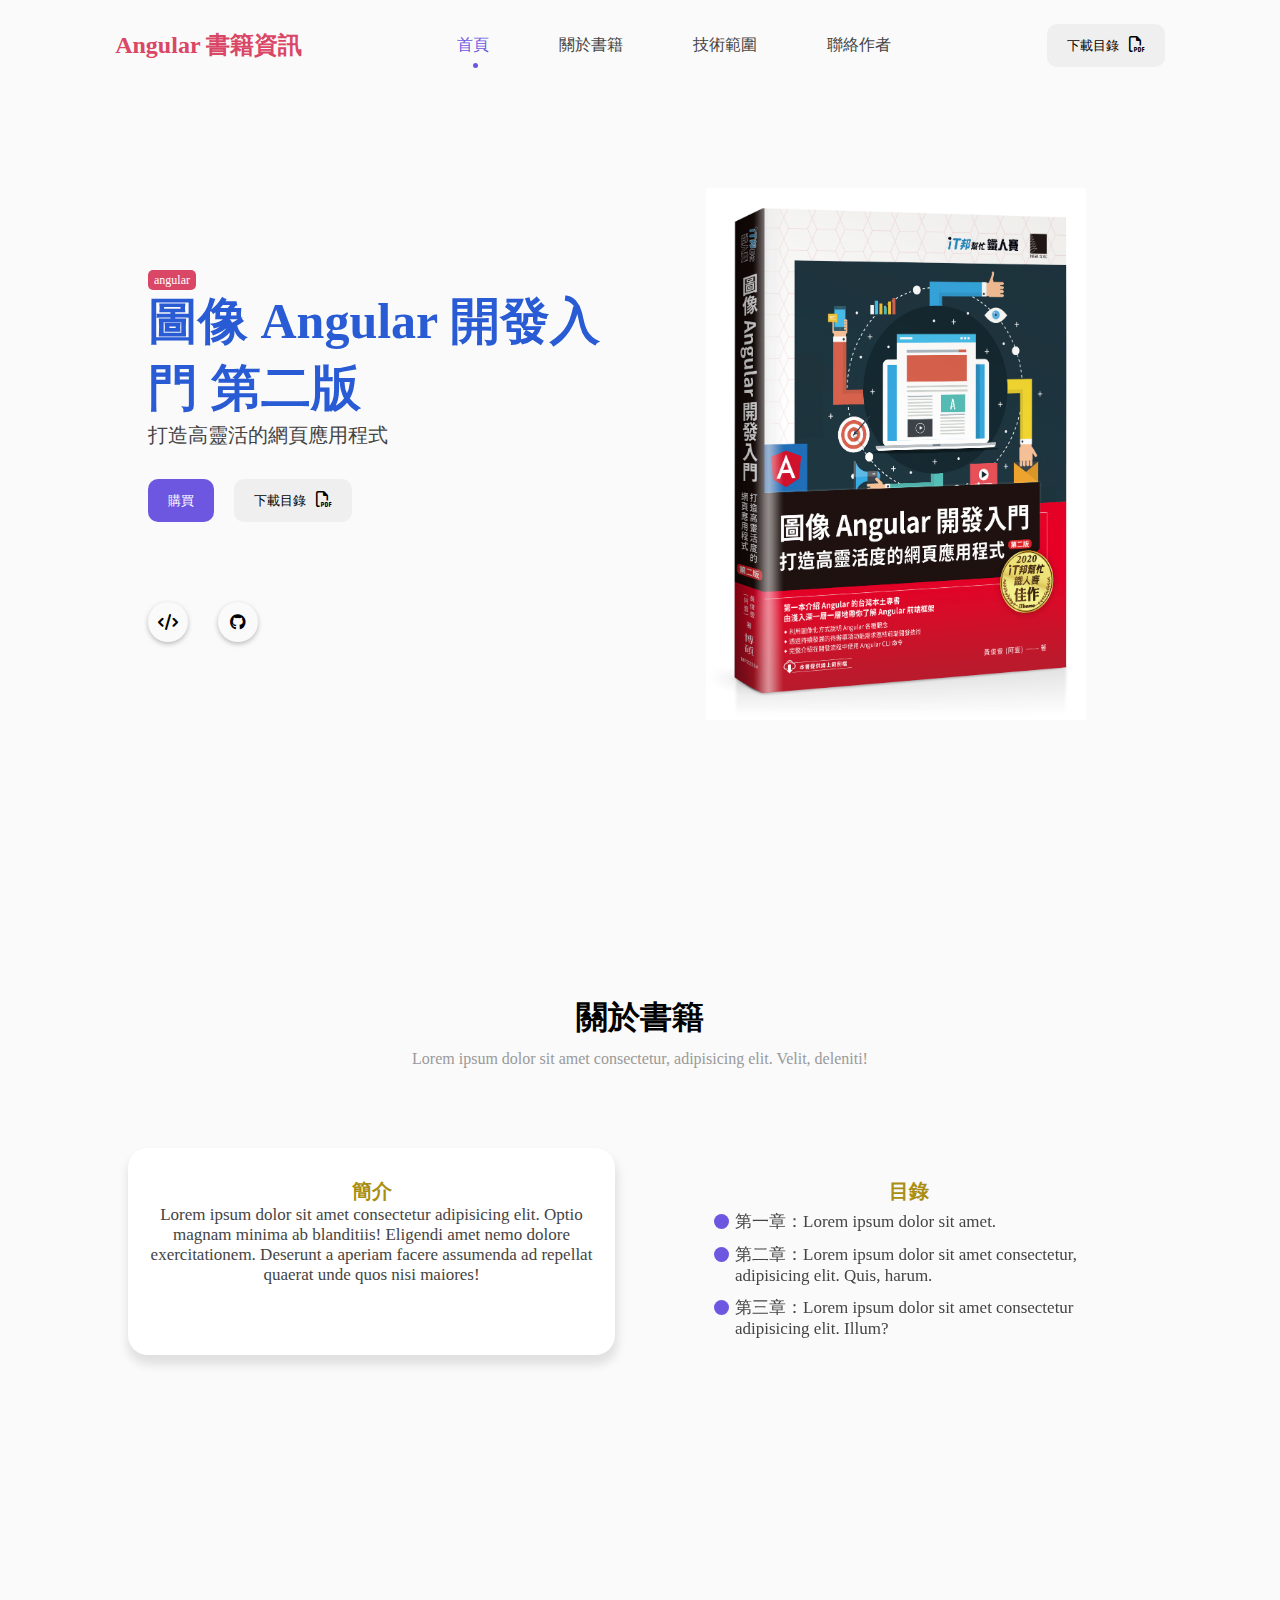
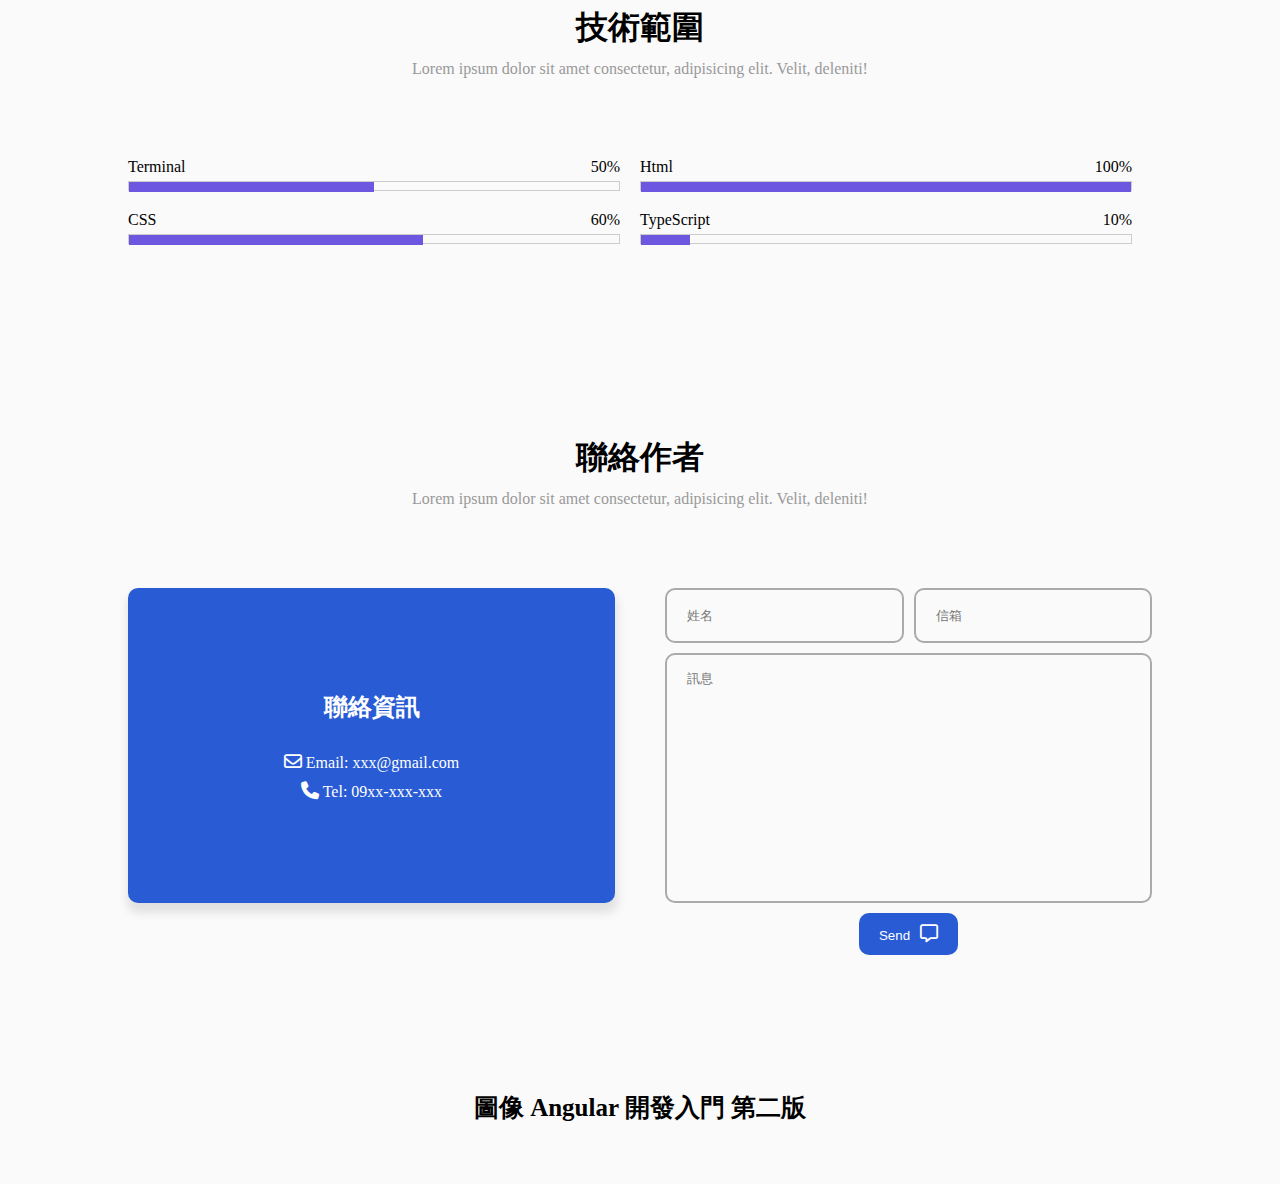
==== commit 54f8ef54: "feat(footer)：頁尾標題文字樣式實作" ====
--- a/src/index.html
+++ b/src/index.html
@@ -134,16 +134,17 @@
                         </div>
                     </div>
                     <div class="form">
-                            <input type="text" placeholder="姓名">
-                            <input type="email" placeholder="信箱">
-                            <textarea placeholder="訊息"></textarea>
-                            <button type="button" class="btn">
-                                Send<i class="fa-regular fa-message"></i>
-                            </button>
+                        <input type="text" placeholder="姓名">
+                        <input type="email" placeholder="信箱">
+                        <textarea placeholder="訊息"></textarea>
+                        <button type="button" class="btn">Send<i class="fa-regular fa-message"></i></button>
                     </div>
                 </div>
             </section>
         </main>
+        <footer>
+            <div class="top-footer">圖像 Angular 開發入門 第二版</div>
+        </footer>
     </div>
     <script src="./main.js"></script>
 </body>
--- a/src/style.min.css
+++ b/src/style.min.css
@@ -1 +1 @@
-nav{position:fixed;background-color:var(--body-color);width:100%;height:90px;line-height:90px;padding-inline:9vw;display:flex;justify-content:space-between}nav .nav-logo{font-size:24px;font-weight:600;color:var(--logo-color)}nav ul{display:flex;list-style:none}nav ul .nav-link{text-decoration:none;color:var(--text-color);font-weight:500;padding-inline:15px;margin-inline:20px}nav ul .active-link{position:relative;color:var(--first-color)}nav ul .active-link::after{position:absolute;content:"";width:5px;height:5px;background-color:var(--first-color);border-radius:50%;left:50%;bottom:-15px}.btn{font-weight:500;padding:12px 20px;background-color:#efefef;border:none;border-radius:10px;cursor:pointer}.btn:hover{color:var(--white-color);background-color:var(--second-color)}.btn>i{margin-left:10px}.home-text{padding-left:20px;min-height:80vh;width:50%;display:flex;flex-direction:column;justify-content:center}.home-text .tag>span{background-color:var(--logo-color);color:var(--white-color);padding:3px 6px;font-size:12px;border-radius:5px}.home-text .name{font-size:50px;font-weight:600;color:var(--third-color)}.home-text .subtitle{font-size:20px;margin-bottom:30px;color:var(--text-color)}.home-text .text-btn{display:flex;gap:20px}.home-text .text-btn>.blue-btn{background-color:var(--first-color);color:var(--white-color)}.home-text .text-btn>.blue-btn:hover{background-color:var(--first-color-hover)}.home-text .icons{display:flex;margin-top:5em;gap:30px}.home-text .icons .icon{display:flex;justify-content:center;align-items:center;width:40px;height:40px;border-radius:50%;box-shadow:0px 2px 5px 0px rgba(0,0,0,.25);cursor:pointer}.home-image{display:flex;justify-content:right;align-items:center;width:50%;min-height:80vh}.home-image .image{width:380px;margin:0 auto;overflow:hidden}.home-image .image img{width:380px}.about-container{display:flex;justify-content:space-between;width:100%;gap:50px}.about-container .introduce,.about-container .contents{width:50%}.about-container h3{font-size:20px;font-weight:600;color:var(--second-color)}.about-container .card{display:flex;align-items:center;flex-direction:column;padding:30px 20px 70px;width:100%;background-color:var(--white-color);border-radius:20px;box-shadow:1px 8px 10px 2px var(--first-shadow-color)}.about-container .card div{text-align:center;font-size:17px;color:var(--text-color)}.about-container .list{display:flex;flex-direction:column;padding:30px 65px 70px;width:100%}.about-container .list h3{text-align:center}.about-container .list .item{font-size:17px;padding:5px;color:var(--text-color);position:relative}.about-container .list .item::before{box-sizing:border-box;content:"";position:absolute;top:9px;left:-16px;width:15px;height:15px;border-radius:50px;background-color:var(--first-color)}.skill-container{display:flex;width:100%;gap:20px;flex-wrap:wrap}.skill-container .skill-item{flex-basis:calc(50% - 20px);display:flex;flex-direction:column;gap:5px}.skill-container .skill-item .skill{display:flex;justify-content:space-between;align-items:center}.skill-container .skill-item .progress-bar-wrap{height:10px;border:1px solid #ccc}.skill-container .skill-item .progress-bar-wrap .progress-bar{height:10px;background-color:var(--first-color)}.contact-container{display:flex;justify-content:space-between;width:100%;gap:50px}.contact-container .info,.contact-container .form{width:50%}.contact-container .contact-info{display:flex;flex-direction:column;justify-content:center;align-items:center;padding:20px 30px;width:100%;height:315px;background-color:var(--third-color);color:var(--white-color);border-radius:10px;gap:10px;box-shadow:1px 8px 10px 2px var(--first-shadow-color)}.contact-container .contact-info>h2{margin-bottom:20px}.contact-container .contact-info i{font-size:18px}.contact-container .form{display:grid;grid-template-columns:repeat(2, 1fr);grid-template-rows:55px 250px 1fr;gap:10px}.contact-container .form input,.contact-container .form textarea{background:rgba(0,0,0,0);border:2px solid #aaa;border-radius:10px;padding:15px 20px;outline:none}.contact-container .form textarea{grid-column:1/3;resize:none}.contact-container .form .btn{margin:0 auto;grid-column:1/3;background-color:var(--third-color);color:var(--white-color)}.contact-container .form .btn i{font-size:18px}:root{--body-color: rgb(250, 250, 250);--logo-color: rgb(218, 70, 102);--white-color: rgb(255, 255, 255);--text-color: rgb(68, 68, 68);--first-color: rgb(110, 87, 224);--first-color-hover: rgb(40, 91, 212);--first-shadow-color: rgba(0, 0, 0, 0.1);--second-color: rgb(170, 142, 18);--third-color: rgb(40, 91, 212)}html{scroll-behavior:smooth}body{background-color:var(--body-color)}body .container{width:100%}*{margin:0;padding:0;box-sizing:border-box}.wrapper{padding-inline:10vw}.wrapper .home-box{display:flex;padding-block:6em;height:100vh;min-height:700px}.wrapper .section{padding-block:6em}.wrapper .section .top-header{text-align:center;margin-bottom:5em}.wrapper .section .top-header h1{font-weight:600;margin-bottom:10px}.wrapper .section .top-header span{color:#999}i{font-size:16px}/*# sourceMappingURL=style.min.css.map */+nav{position:fixed;background-color:var(--body-color);width:100%;height:90px;line-height:90px;padding-inline:9vw;display:flex;justify-content:space-between}nav .nav-logo{font-size:24px;font-weight:600;color:var(--logo-color)}nav ul{display:flex;list-style:none}nav ul .nav-link{text-decoration:none;color:var(--text-color);font-weight:500;padding-inline:15px;margin-inline:20px}nav ul .active-link{position:relative;color:var(--first-color)}nav ul .active-link::after{position:absolute;content:"";width:5px;height:5px;background-color:var(--first-color);border-radius:50%;left:50%;bottom:-15px}.btn{font-weight:500;padding:12px 20px;background-color:#efefef;border:none;border-radius:10px;cursor:pointer}.btn:hover{color:var(--white-color);background-color:var(--second-color)}.btn>i{margin-left:10px}.home-text{padding-left:20px;min-height:80vh;width:50%;display:flex;flex-direction:column;justify-content:center}.home-text .tag>span{background-color:var(--logo-color);color:var(--white-color);padding:3px 6px;font-size:12px;border-radius:5px}.home-text .name{font-size:50px;font-weight:600;color:var(--third-color)}.home-text .subtitle{font-size:20px;margin-bottom:30px;color:var(--text-color)}.home-text .text-btn{display:flex;gap:20px}.home-text .text-btn>.blue-btn{background-color:var(--first-color);color:var(--white-color)}.home-text .text-btn>.blue-btn:hover{background-color:var(--first-color-hover)}.home-text .icons{display:flex;margin-top:5em;gap:30px}.home-text .icons .icon{display:flex;justify-content:center;align-items:center;width:40px;height:40px;border-radius:50%;box-shadow:0px 2px 5px 0px rgba(0,0,0,.25);cursor:pointer}.home-image{display:flex;justify-content:right;align-items:center;width:50%;min-height:80vh}.home-image .image{width:380px;margin:0 auto;overflow:hidden}.home-image .image img{width:380px}.about-container{display:flex;justify-content:space-between;width:100%;gap:50px}.about-container .introduce,.about-container .contents{width:50%}.about-container h3{font-size:20px;font-weight:600;color:var(--second-color)}.about-container .card{display:flex;align-items:center;flex-direction:column;padding:30px 20px 70px;width:100%;background-color:var(--white-color);border-radius:20px;box-shadow:1px 8px 10px 2px var(--first-shadow-color)}.about-container .card div{text-align:center;font-size:17px;color:var(--text-color)}.about-container .list{display:flex;flex-direction:column;padding:30px 65px 70px;width:100%}.about-container .list h3{text-align:center}.about-container .list .item{font-size:17px;padding:5px;color:var(--text-color);position:relative}.about-container .list .item::before{box-sizing:border-box;content:"";position:absolute;top:9px;left:-16px;width:15px;height:15px;border-radius:50px;background-color:var(--first-color)}.skill-container{display:flex;width:100%;gap:20px;flex-wrap:wrap}.skill-container .skill-item{flex-basis:calc(50% - 20px);display:flex;flex-direction:column;gap:5px}.skill-container .skill-item .skill{display:flex;justify-content:space-between;align-items:center}.skill-container .skill-item .progress-bar-wrap{height:10px;border:1px solid #ccc}.skill-container .skill-item .progress-bar-wrap .progress-bar{height:10px;background-color:var(--first-color)}.contact-container{display:flex;justify-content:space-between;width:100%;gap:50px}.contact-container .info,.contact-container .form{width:50%}.contact-container .contact-info{display:flex;flex-direction:column;justify-content:center;align-items:center;padding:20px 30px;width:100%;height:315px;background-color:var(--third-color);color:var(--white-color);border-radius:10px;gap:10px;box-shadow:1px 8px 10px 2px var(--first-shadow-color)}.contact-container .contact-info>h2{margin-bottom:20px}.contact-container .contact-info i{font-size:18px}.contact-container .form{display:grid;grid-template-columns:repeat(2, 1fr);grid-template-rows:55px 250px 1fr;gap:10px}.contact-container .form input,.contact-container .form textarea{background:rgba(0,0,0,0);border:2px solid #aaa;border-radius:10px;padding:15px 20px;outline:none}.contact-container .form textarea{grid-column:1/3;resize:none}.contact-container .form .btn{margin:0 auto;grid-column:1/3;background-color:var(--third-color);color:var(--white-color)}.contact-container .form .btn i{font-size:18px}footer{display:flex;justify-content:center;align-items:center;flex-direction:column;row-gap:30px;padding-block:40px 60px}footer .top-footer{font-size:25px;font-weight:600}:root{--body-color: rgb(250, 250, 250);--logo-color: rgb(218, 70, 102);--white-color: rgb(255, 255, 255);--text-color: rgb(68, 68, 68);--first-color: rgb(110, 87, 224);--first-color-hover: rgb(40, 91, 212);--first-shadow-color: rgba(0, 0, 0, 0.1);--second-color: rgb(170, 142, 18);--third-color: rgb(40, 91, 212)}html{scroll-behavior:smooth}body{background-color:var(--body-color)}body .container{width:100%}*{margin:0;padding:0;box-sizing:border-box}.wrapper{padding-inline:10vw}.wrapper .home-box{display:flex;padding-block:6em;height:100vh;min-height:700px}.wrapper .section{padding-block:6em}.wrapper .section .top-header{text-align:center;margin-bottom:5em}.wrapper .section .top-header h1{font-weight:600;margin-bottom:10px}.wrapper .section .top-header span{color:#999}i{font-size:16px}/*# sourceMappingURL=style.min.css.map */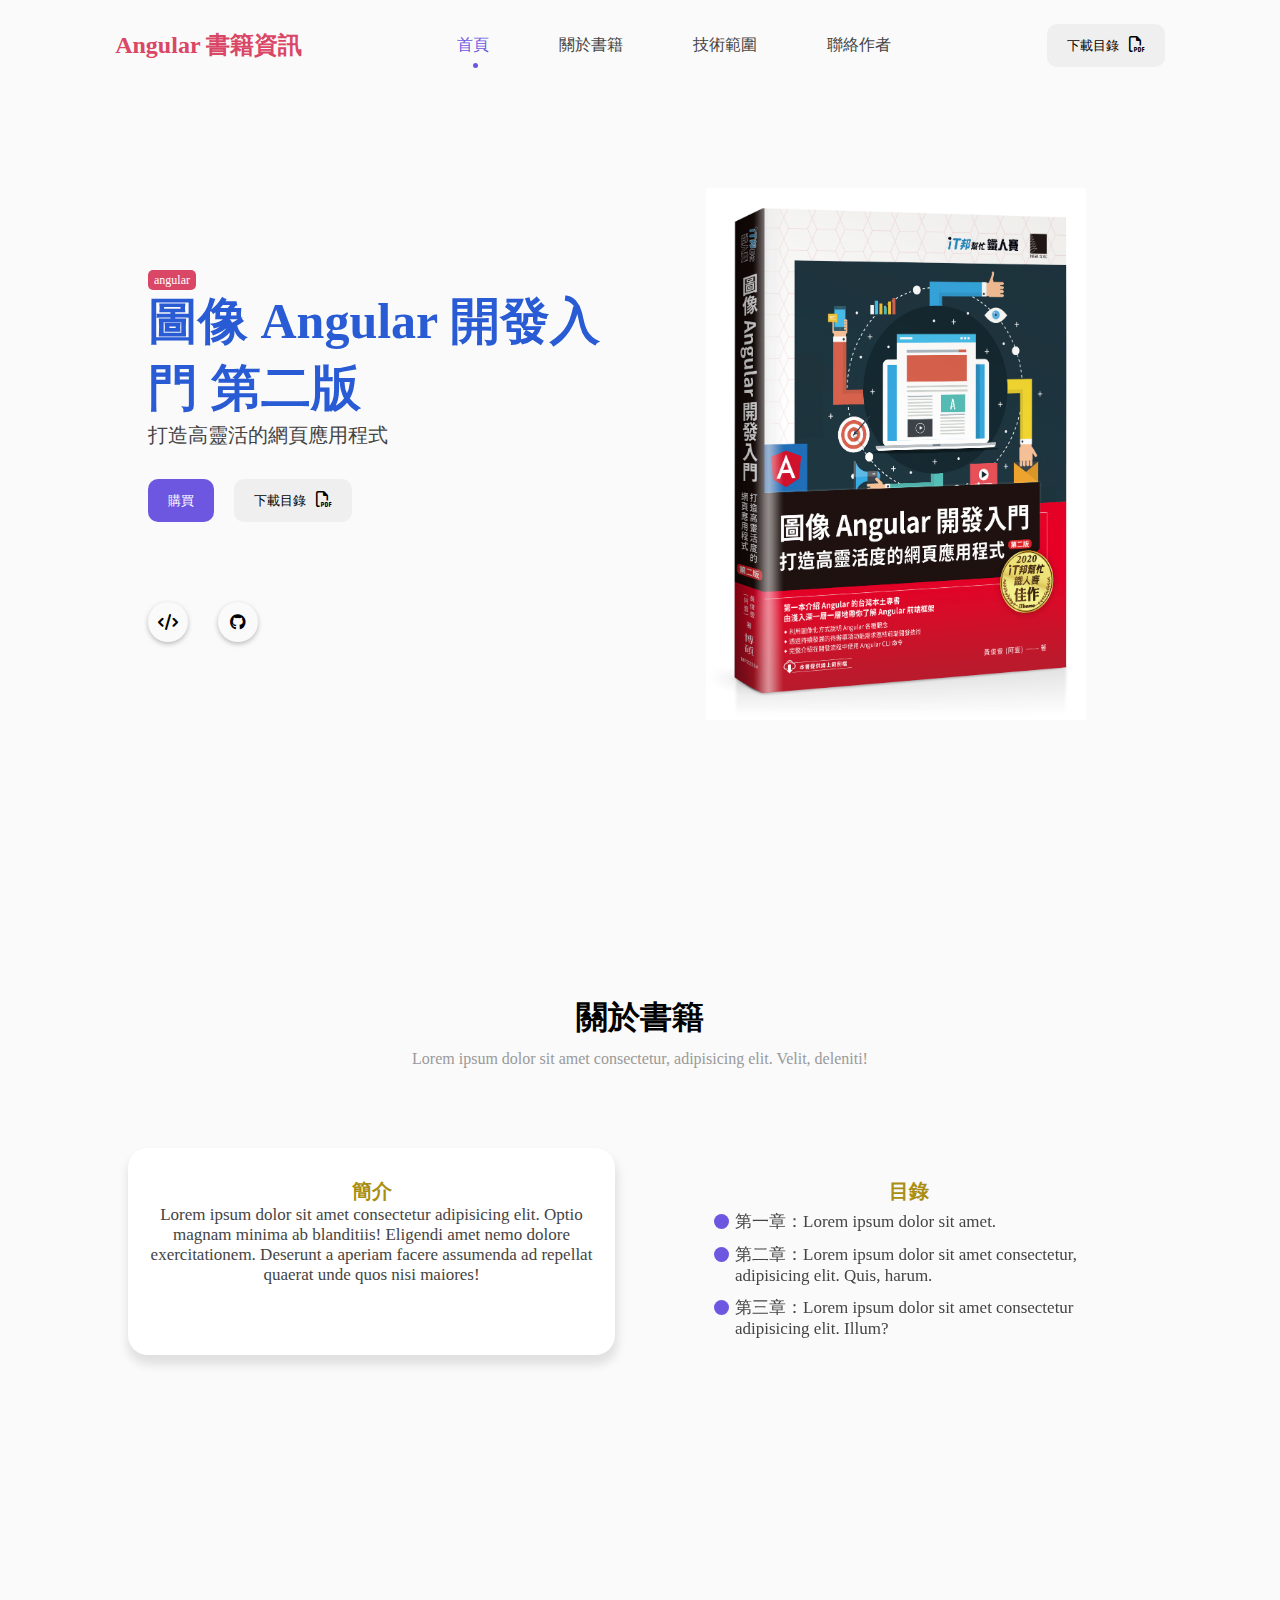
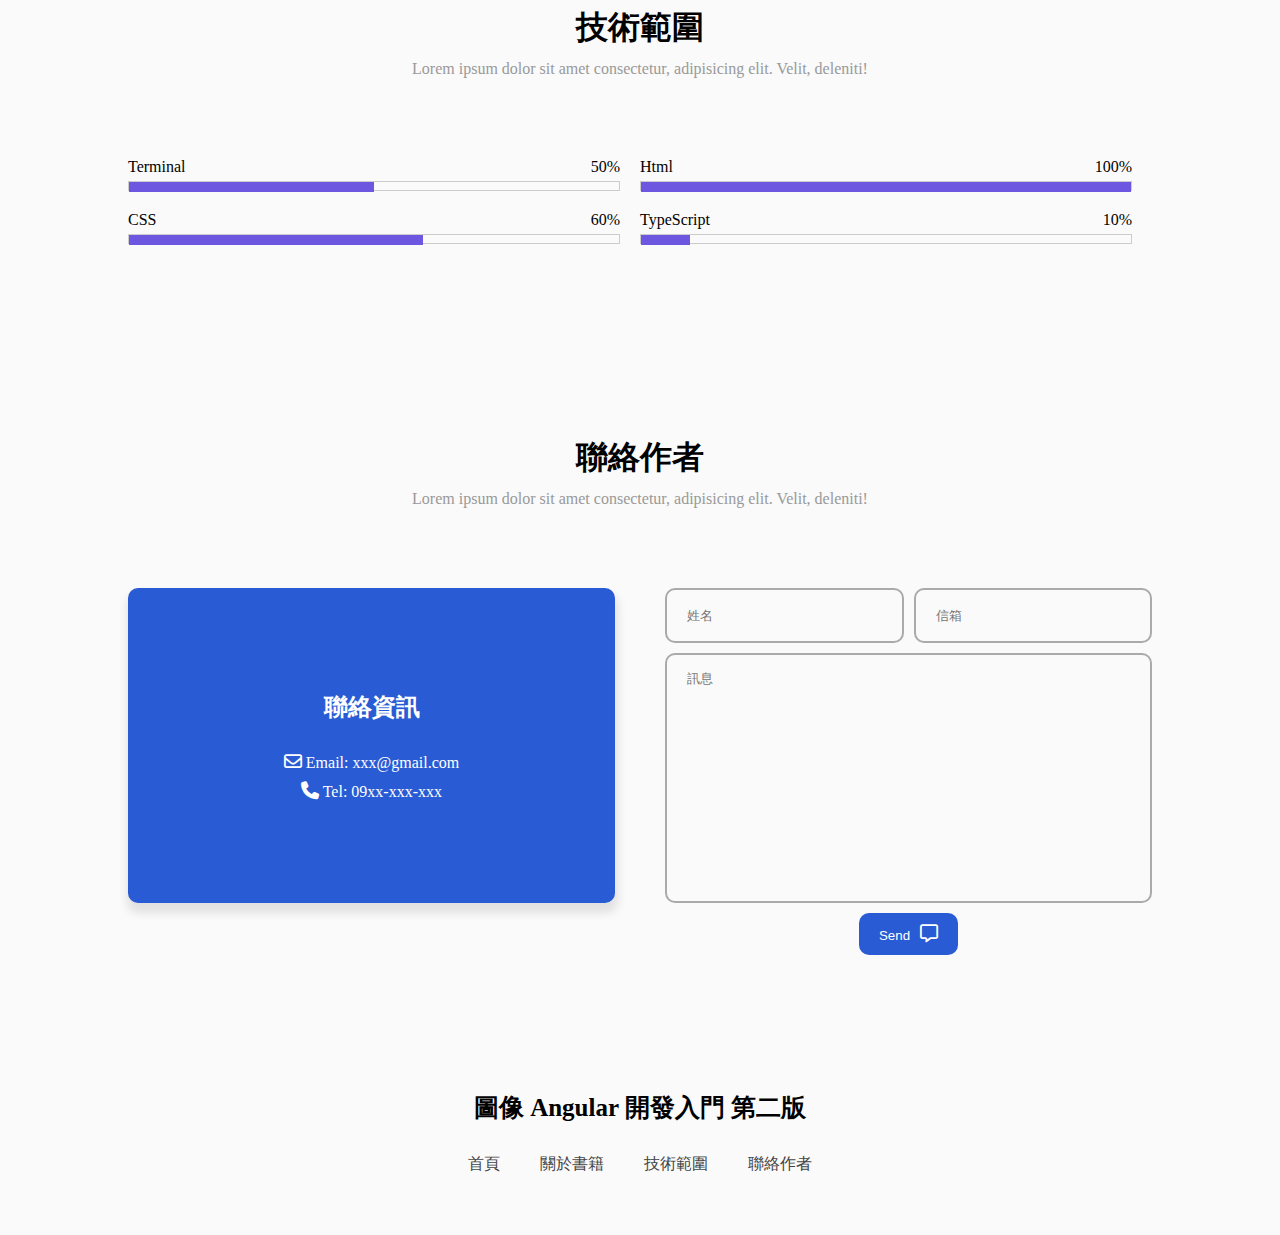
==== commit 1c9baaf3: "feat(footer)：頁尾選單樣式實作" ====
--- a/src/index.html
+++ b/src/index.html
@@ -144,6 +144,20 @@
         </main>
         <footer>
             <div class="top-footer">圖像 Angular 開發入門 第二版</div>
+            <ul class="footer-menu">
+                <li class="menu-item">
+                    <a href="#home">首頁</a>
+                </li>
+                <li class="menu-item">
+                    <a href="#book">關於書籍</a>
+                </li>
+                <li class="menu-item">
+                    <a href="#skill">技術範圍</a>
+                </li>
+                <li class="menu-item">
+                    <a href="#contact">聯絡作者</a>
+                </li>
+            </ul>
         </footer>
     </div>
     <script src="./main.js"></script>
--- a/src/style.min.css
+++ b/src/style.min.css
@@ -1 +1 @@
-nav{position:fixed;background-color:var(--body-color);width:100%;height:90px;line-height:90px;padding-inline:9vw;display:flex;justify-content:space-between}nav .nav-logo{font-size:24px;font-weight:600;color:var(--logo-color)}nav ul{display:flex;list-style:none}nav ul .nav-link{text-decoration:none;color:var(--text-color);font-weight:500;padding-inline:15px;margin-inline:20px}nav ul .active-link{position:relative;color:var(--first-color)}nav ul .active-link::after{position:absolute;content:"";width:5px;height:5px;background-color:var(--first-color);border-radius:50%;left:50%;bottom:-15px}.btn{font-weight:500;padding:12px 20px;background-color:#efefef;border:none;border-radius:10px;cursor:pointer}.btn:hover{color:var(--white-color);background-color:var(--second-color)}.btn>i{margin-left:10px}.home-text{padding-left:20px;min-height:80vh;width:50%;display:flex;flex-direction:column;justify-content:center}.home-text .tag>span{background-color:var(--logo-color);color:var(--white-color);padding:3px 6px;font-size:12px;border-radius:5px}.home-text .name{font-size:50px;font-weight:600;color:var(--third-color)}.home-text .subtitle{font-size:20px;margin-bottom:30px;color:var(--text-color)}.home-text .text-btn{display:flex;gap:20px}.home-text .text-btn>.blue-btn{background-color:var(--first-color);color:var(--white-color)}.home-text .text-btn>.blue-btn:hover{background-color:var(--first-color-hover)}.home-text .icons{display:flex;margin-top:5em;gap:30px}.home-text .icons .icon{display:flex;justify-content:center;align-items:center;width:40px;height:40px;border-radius:50%;box-shadow:0px 2px 5px 0px rgba(0,0,0,.25);cursor:pointer}.home-image{display:flex;justify-content:right;align-items:center;width:50%;min-height:80vh}.home-image .image{width:380px;margin:0 auto;overflow:hidden}.home-image .image img{width:380px}.about-container{display:flex;justify-content:space-between;width:100%;gap:50px}.about-container .introduce,.about-container .contents{width:50%}.about-container h3{font-size:20px;font-weight:600;color:var(--second-color)}.about-container .card{display:flex;align-items:center;flex-direction:column;padding:30px 20px 70px;width:100%;background-color:var(--white-color);border-radius:20px;box-shadow:1px 8px 10px 2px var(--first-shadow-color)}.about-container .card div{text-align:center;font-size:17px;color:var(--text-color)}.about-container .list{display:flex;flex-direction:column;padding:30px 65px 70px;width:100%}.about-container .list h3{text-align:center}.about-container .list .item{font-size:17px;padding:5px;color:var(--text-color);position:relative}.about-container .list .item::before{box-sizing:border-box;content:"";position:absolute;top:9px;left:-16px;width:15px;height:15px;border-radius:50px;background-color:var(--first-color)}.skill-container{display:flex;width:100%;gap:20px;flex-wrap:wrap}.skill-container .skill-item{flex-basis:calc(50% - 20px);display:flex;flex-direction:column;gap:5px}.skill-container .skill-item .skill{display:flex;justify-content:space-between;align-items:center}.skill-container .skill-item .progress-bar-wrap{height:10px;border:1px solid #ccc}.skill-container .skill-item .progress-bar-wrap .progress-bar{height:10px;background-color:var(--first-color)}.contact-container{display:flex;justify-content:space-between;width:100%;gap:50px}.contact-container .info,.contact-container .form{width:50%}.contact-container .contact-info{display:flex;flex-direction:column;justify-content:center;align-items:center;padding:20px 30px;width:100%;height:315px;background-color:var(--third-color);color:var(--white-color);border-radius:10px;gap:10px;box-shadow:1px 8px 10px 2px var(--first-shadow-color)}.contact-container .contact-info>h2{margin-bottom:20px}.contact-container .contact-info i{font-size:18px}.contact-container .form{display:grid;grid-template-columns:repeat(2, 1fr);grid-template-rows:55px 250px 1fr;gap:10px}.contact-container .form input,.contact-container .form textarea{background:rgba(0,0,0,0);border:2px solid #aaa;border-radius:10px;padding:15px 20px;outline:none}.contact-container .form textarea{grid-column:1/3;resize:none}.contact-container .form .btn{margin:0 auto;grid-column:1/3;background-color:var(--third-color);color:var(--white-color)}.contact-container .form .btn i{font-size:18px}footer{display:flex;justify-content:center;align-items:center;flex-direction:column;row-gap:30px;padding-block:40px 60px}footer .top-footer{font-size:25px;font-weight:600}:root{--body-color: rgb(250, 250, 250);--logo-color: rgb(218, 70, 102);--white-color: rgb(255, 255, 255);--text-color: rgb(68, 68, 68);--first-color: rgb(110, 87, 224);--first-color-hover: rgb(40, 91, 212);--first-shadow-color: rgba(0, 0, 0, 0.1);--second-color: rgb(170, 142, 18);--third-color: rgb(40, 91, 212)}html{scroll-behavior:smooth}body{background-color:var(--body-color)}body .container{width:100%}*{margin:0;padding:0;box-sizing:border-box}.wrapper{padding-inline:10vw}.wrapper .home-box{display:flex;padding-block:6em;height:100vh;min-height:700px}.wrapper .section{padding-block:6em}.wrapper .section .top-header{text-align:center;margin-bottom:5em}.wrapper .section .top-header h1{font-weight:600;margin-bottom:10px}.wrapper .section .top-header span{color:#999}i{font-size:16px}/*# sourceMappingURL=style.min.css.map */+nav{position:fixed;background-color:var(--body-color);width:100%;height:90px;line-height:90px;padding-inline:9vw;display:flex;justify-content:space-between}nav .nav-logo{font-size:24px;font-weight:600;color:var(--logo-color)}nav ul{display:flex;list-style:none}nav ul .nav-link{text-decoration:none;color:var(--text-color);font-weight:500;padding-inline:15px;margin-inline:20px}nav ul .active-link{position:relative;color:var(--first-color)}nav ul .active-link::after{position:absolute;content:"";width:5px;height:5px;background-color:var(--first-color);border-radius:50%;left:50%;bottom:-15px}.btn{font-weight:500;padding:12px 20px;background-color:#efefef;border:none;border-radius:10px;cursor:pointer}.btn:hover{color:var(--white-color);background-color:var(--second-color)}.btn>i{margin-left:10px}.home-text{padding-left:20px;min-height:80vh;width:50%;display:flex;flex-direction:column;justify-content:center}.home-text .tag>span{background-color:var(--logo-color);color:var(--white-color);padding:3px 6px;font-size:12px;border-radius:5px}.home-text .name{font-size:50px;font-weight:600;color:var(--third-color)}.home-text .subtitle{font-size:20px;margin-bottom:30px;color:var(--text-color)}.home-text .text-btn{display:flex;gap:20px}.home-text .text-btn>.blue-btn{background-color:var(--first-color);color:var(--white-color)}.home-text .text-btn>.blue-btn:hover{background-color:var(--first-color-hover)}.home-text .icons{display:flex;margin-top:5em;gap:30px}.home-text .icons .icon{display:flex;justify-content:center;align-items:center;width:40px;height:40px;border-radius:50%;box-shadow:0px 2px 5px 0px rgba(0,0,0,.25);cursor:pointer}.home-image{display:flex;justify-content:right;align-items:center;width:50%;min-height:80vh}.home-image .image{width:380px;margin:0 auto;overflow:hidden}.home-image .image img{width:380px}.about-container{display:flex;justify-content:space-between;width:100%;gap:50px}.about-container .introduce,.about-container .contents{width:50%}.about-container h3{font-size:20px;font-weight:600;color:var(--second-color)}.about-container .card{display:flex;align-items:center;flex-direction:column;padding:30px 20px 70px;width:100%;background-color:var(--white-color);border-radius:20px;box-shadow:1px 8px 10px 2px var(--first-shadow-color)}.about-container .card div{text-align:center;font-size:17px;color:var(--text-color)}.about-container .list{display:flex;flex-direction:column;padding:30px 65px 70px;width:100%}.about-container .list h3{text-align:center}.about-container .list .item{font-size:17px;padding:5px;color:var(--text-color);position:relative}.about-container .list .item::before{box-sizing:border-box;content:"";position:absolute;top:9px;left:-16px;width:15px;height:15px;border-radius:50px;background-color:var(--first-color)}.skill-container{display:flex;width:100%;gap:20px;flex-wrap:wrap}.skill-container .skill-item{flex-basis:calc(50% - 20px);display:flex;flex-direction:column;gap:5px}.skill-container .skill-item .skill{display:flex;justify-content:space-between;align-items:center}.skill-container .skill-item .progress-bar-wrap{height:10px;border:1px solid #ccc}.skill-container .skill-item .progress-bar-wrap .progress-bar{height:10px;background-color:var(--first-color)}.contact-container{display:flex;justify-content:space-between;width:100%;gap:50px}.contact-container .info,.contact-container .form{width:50%}.contact-container .contact-info{display:flex;flex-direction:column;justify-content:center;align-items:center;padding:20px 30px;width:100%;height:315px;background-color:var(--third-color);color:var(--white-color);border-radius:10px;gap:10px;box-shadow:1px 8px 10px 2px var(--first-shadow-color)}.contact-container .contact-info>h2{margin-bottom:20px}.contact-container .contact-info i{font-size:18px}.contact-container .form{display:grid;grid-template-columns:repeat(2, 1fr);grid-template-rows:55px 250px 1fr;gap:10px}.contact-container .form input,.contact-container .form textarea{background:rgba(0,0,0,0);border:2px solid #aaa;border-radius:10px;padding:15px 20px;outline:none}.contact-container .form textarea{grid-column:1/3;resize:none}.contact-container .form .btn{margin:0 auto;grid-column:1/3;background-color:var(--third-color);color:var(--white-color)}.contact-container .form .btn i{font-size:18px}footer{display:flex;justify-content:center;align-items:center;flex-direction:column;row-gap:30px;padding-block:40px 60px}footer .top-footer{font-size:25px;font-weight:600}footer .footer-menu{display:flex}footer .footer-menu .menu-item{list-style:none}footer .footer-menu .menu-item a{text-decoration:none;color:var(--text-color);font-weight:500px;margin-inline:20px}:root{--body-color: rgb(250, 250, 250);--logo-color: rgb(218, 70, 102);--white-color: rgb(255, 255, 255);--text-color: rgb(68, 68, 68);--first-color: rgb(110, 87, 224);--first-color-hover: rgb(40, 91, 212);--first-shadow-color: rgba(0, 0, 0, 0.1);--second-color: rgb(170, 142, 18);--third-color: rgb(40, 91, 212)}html{scroll-behavior:smooth}body{background-color:var(--body-color)}body .container{width:100%}*{margin:0;padding:0;box-sizing:border-box}.wrapper{padding-inline:10vw}.wrapper .home-box{display:flex;padding-block:6em;height:100vh;min-height:700px}.wrapper .section{padding-block:6em}.wrapper .section .top-header{text-align:center;margin-bottom:5em}.wrapper .section .top-header h1{font-weight:600;margin-bottom:10px}.wrapper .section .top-header span{color:#999}i{font-size:16px}/*# sourceMappingURL=style.min.css.map */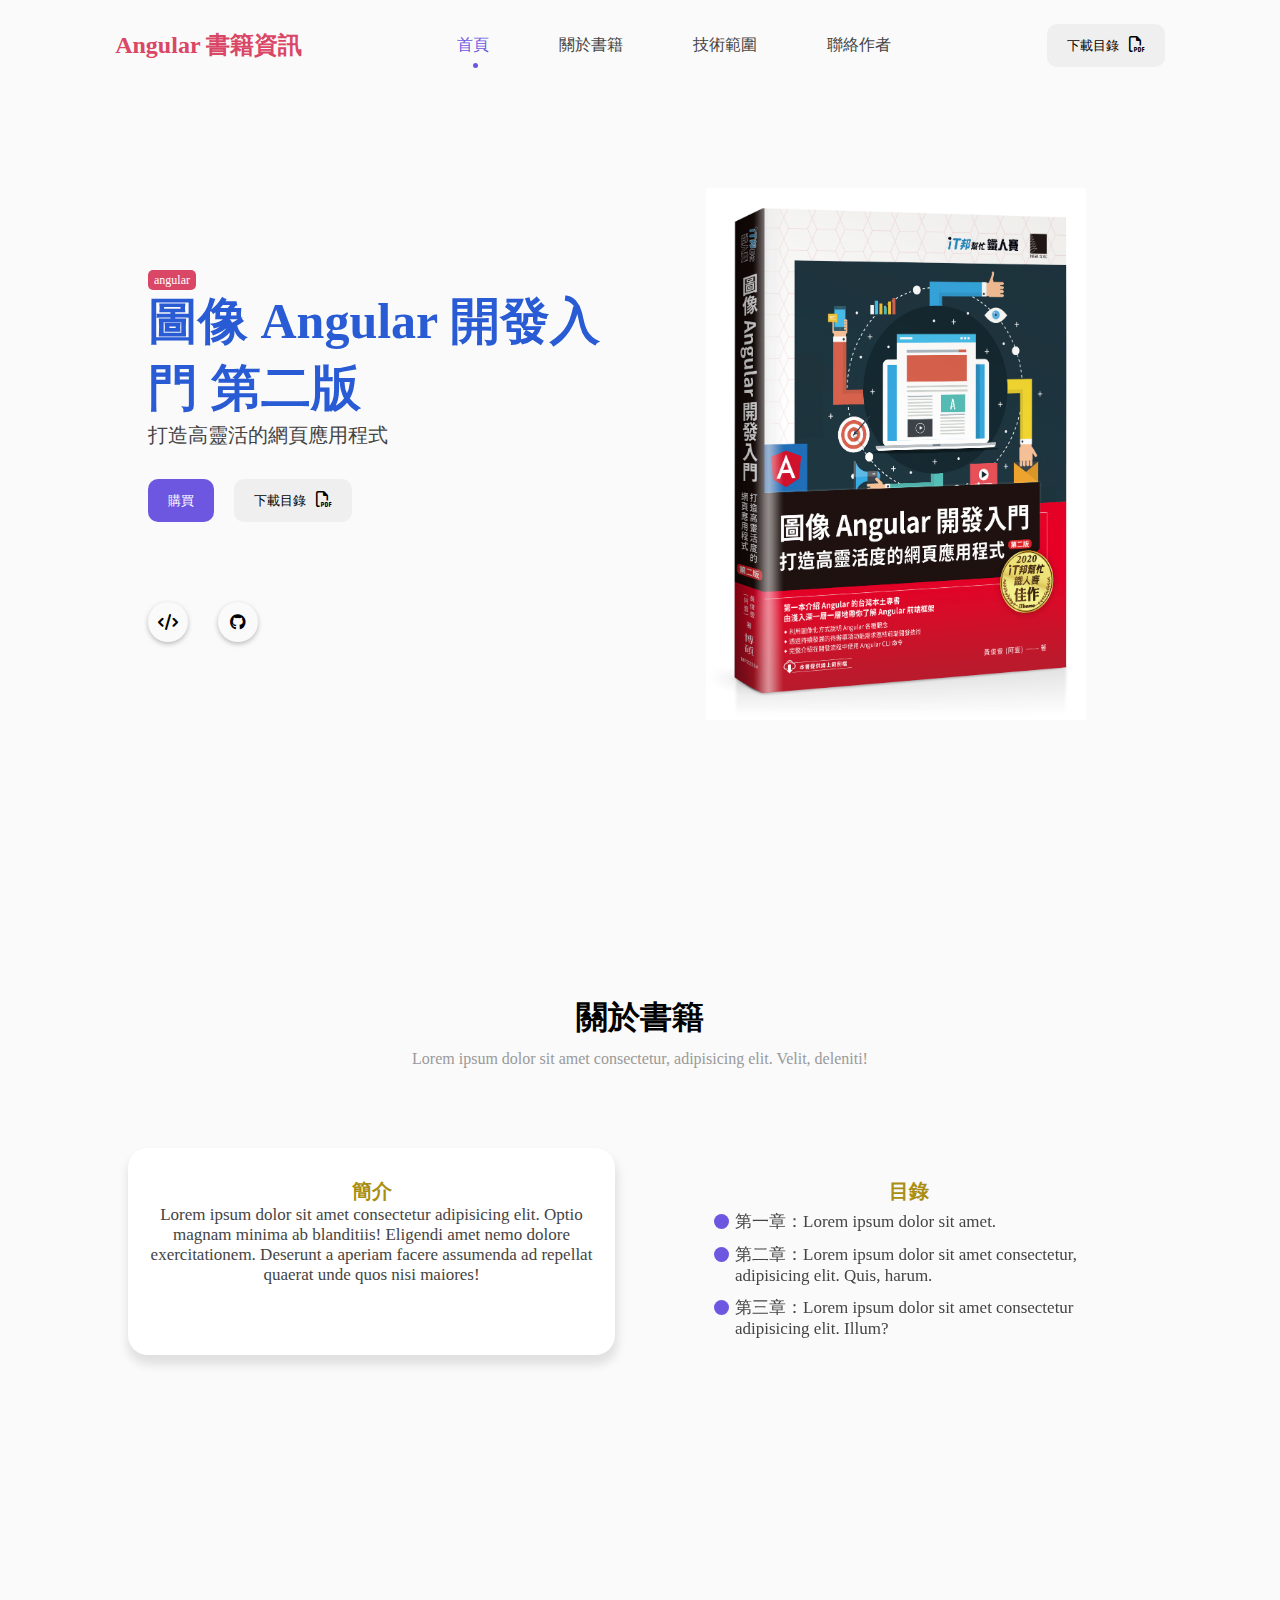
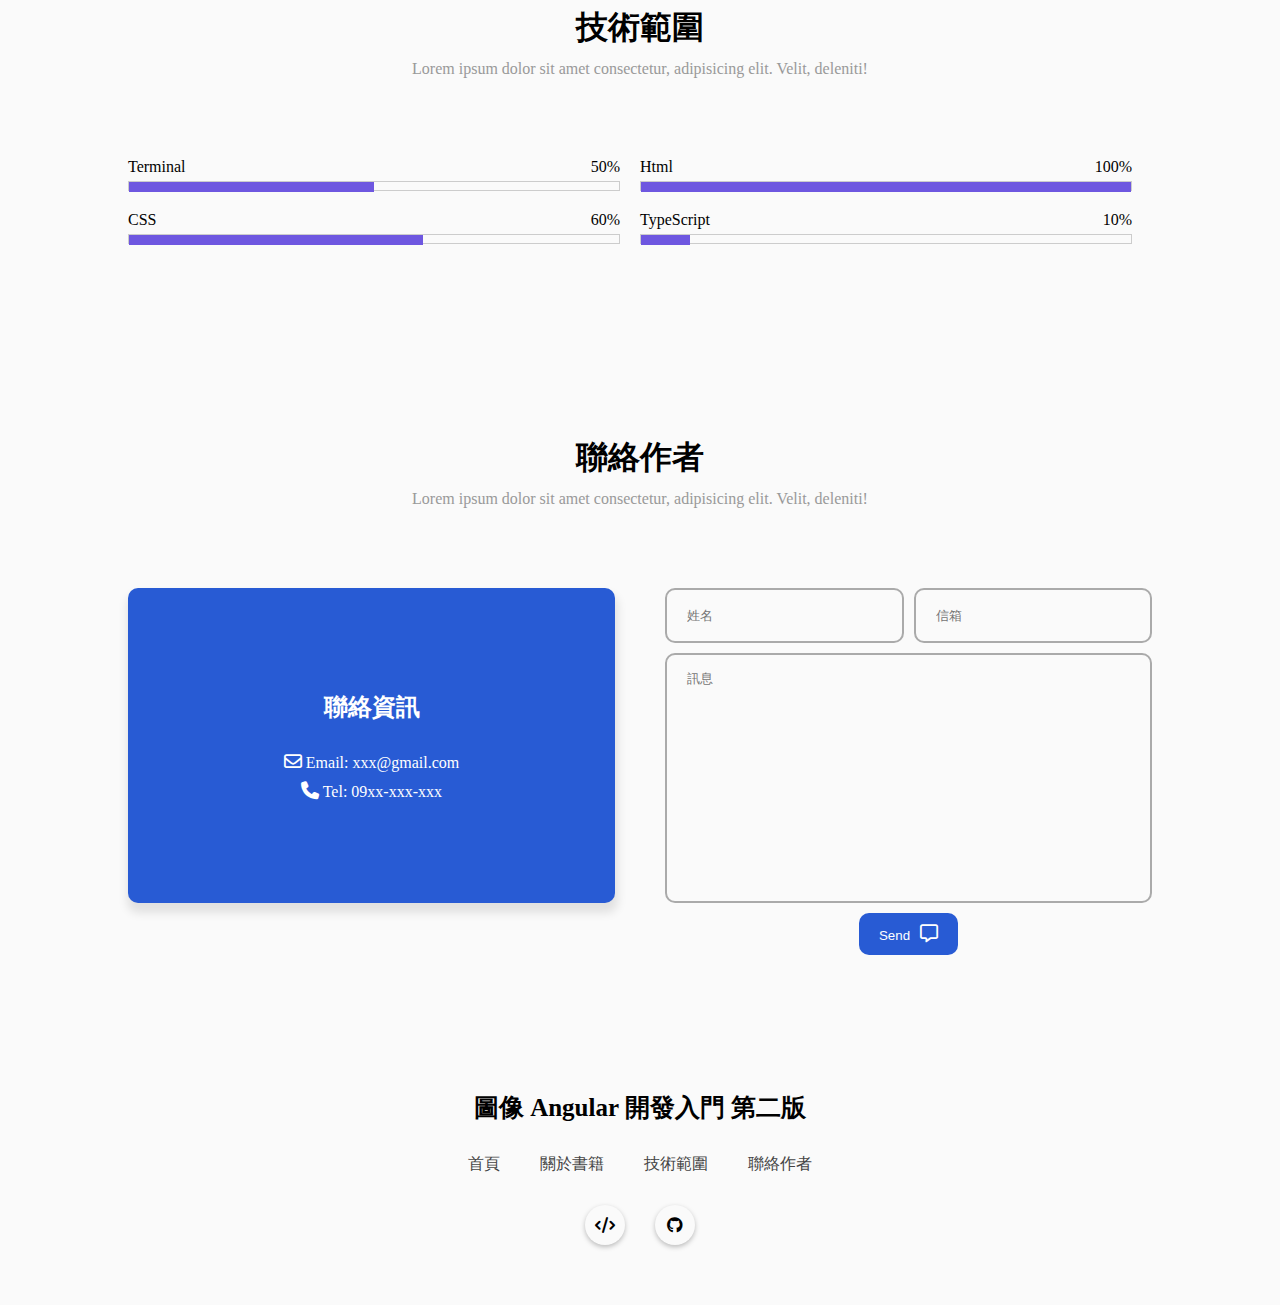
==== commit 4596eaf2: "feat(footer)：頁面圖示樣式實作" ====
--- a/src/index.html
+++ b/src/index.html
@@ -158,6 +158,10 @@
                     <a href="#contact">聯絡作者</a>
                 </li>
             </ul>
+            <div class="footer-icons">
+                <div class="icon"><i class="fa-solid fa-code"></i></div>
+                <div class="icon"><i class="fa-brands fa-github"></i></div>
+            </div>
         </footer>
     </div>
     <script src="./main.js"></script>
--- a/src/style.min.css
+++ b/src/style.min.css
@@ -1 +1 @@
-nav{position:fixed;background-color:var(--body-color);width:100%;height:90px;line-height:90px;padding-inline:9vw;display:flex;justify-content:space-between}nav .nav-logo{font-size:24px;font-weight:600;color:var(--logo-color)}nav ul{display:flex;list-style:none}nav ul .nav-link{text-decoration:none;color:var(--text-color);font-weight:500;padding-inline:15px;margin-inline:20px}nav ul .active-link{position:relative;color:var(--first-color)}nav ul .active-link::after{position:absolute;content:"";width:5px;height:5px;background-color:var(--first-color);border-radius:50%;left:50%;bottom:-15px}.btn{font-weight:500;padding:12px 20px;background-color:#efefef;border:none;border-radius:10px;cursor:pointer}.btn:hover{color:var(--white-color);background-color:var(--second-color)}.btn>i{margin-left:10px}.home-text{padding-left:20px;min-height:80vh;width:50%;display:flex;flex-direction:column;justify-content:center}.home-text .tag>span{background-color:var(--logo-color);color:var(--white-color);padding:3px 6px;font-size:12px;border-radius:5px}.home-text .name{font-size:50px;font-weight:600;color:var(--third-color)}.home-text .subtitle{font-size:20px;margin-bottom:30px;color:var(--text-color)}.home-text .text-btn{display:flex;gap:20px}.home-text .text-btn>.blue-btn{background-color:var(--first-color);color:var(--white-color)}.home-text .text-btn>.blue-btn:hover{background-color:var(--first-color-hover)}.home-text .icons{display:flex;margin-top:5em;gap:30px}.home-text .icons .icon{display:flex;justify-content:center;align-items:center;width:40px;height:40px;border-radius:50%;box-shadow:0px 2px 5px 0px rgba(0,0,0,.25);cursor:pointer}.home-image{display:flex;justify-content:right;align-items:center;width:50%;min-height:80vh}.home-image .image{width:380px;margin:0 auto;overflow:hidden}.home-image .image img{width:380px}.about-container{display:flex;justify-content:space-between;width:100%;gap:50px}.about-container .introduce,.about-container .contents{width:50%}.about-container h3{font-size:20px;font-weight:600;color:var(--second-color)}.about-container .card{display:flex;align-items:center;flex-direction:column;padding:30px 20px 70px;width:100%;background-color:var(--white-color);border-radius:20px;box-shadow:1px 8px 10px 2px var(--first-shadow-color)}.about-container .card div{text-align:center;font-size:17px;color:var(--text-color)}.about-container .list{display:flex;flex-direction:column;padding:30px 65px 70px;width:100%}.about-container .list h3{text-align:center}.about-container .list .item{font-size:17px;padding:5px;color:var(--text-color);position:relative}.about-container .list .item::before{box-sizing:border-box;content:"";position:absolute;top:9px;left:-16px;width:15px;height:15px;border-radius:50px;background-color:var(--first-color)}.skill-container{display:flex;width:100%;gap:20px;flex-wrap:wrap}.skill-container .skill-item{flex-basis:calc(50% - 20px);display:flex;flex-direction:column;gap:5px}.skill-container .skill-item .skill{display:flex;justify-content:space-between;align-items:center}.skill-container .skill-item .progress-bar-wrap{height:10px;border:1px solid #ccc}.skill-container .skill-item .progress-bar-wrap .progress-bar{height:10px;background-color:var(--first-color)}.contact-container{display:flex;justify-content:space-between;width:100%;gap:50px}.contact-container .info,.contact-container .form{width:50%}.contact-container .contact-info{display:flex;flex-direction:column;justify-content:center;align-items:center;padding:20px 30px;width:100%;height:315px;background-color:var(--third-color);color:var(--white-color);border-radius:10px;gap:10px;box-shadow:1px 8px 10px 2px var(--first-shadow-color)}.contact-container .contact-info>h2{margin-bottom:20px}.contact-container .contact-info i{font-size:18px}.contact-container .form{display:grid;grid-template-columns:repeat(2, 1fr);grid-template-rows:55px 250px 1fr;gap:10px}.contact-container .form input,.contact-container .form textarea{background:rgba(0,0,0,0);border:2px solid #aaa;border-radius:10px;padding:15px 20px;outline:none}.contact-container .form textarea{grid-column:1/3;resize:none}.contact-container .form .btn{margin:0 auto;grid-column:1/3;background-color:var(--third-color);color:var(--white-color)}.contact-container .form .btn i{font-size:18px}footer{display:flex;justify-content:center;align-items:center;flex-direction:column;row-gap:30px;padding-block:40px 60px}footer .top-footer{font-size:25px;font-weight:600}footer .footer-menu{display:flex}footer .footer-menu .menu-item{list-style:none}footer .footer-menu .menu-item a{text-decoration:none;color:var(--text-color);font-weight:500px;margin-inline:20px}:root{--body-color: rgb(250, 250, 250);--logo-color: rgb(218, 70, 102);--white-color: rgb(255, 255, 255);--text-color: rgb(68, 68, 68);--first-color: rgb(110, 87, 224);--first-color-hover: rgb(40, 91, 212);--first-shadow-color: rgba(0, 0, 0, 0.1);--second-color: rgb(170, 142, 18);--third-color: rgb(40, 91, 212)}html{scroll-behavior:smooth}body{background-color:var(--body-color)}body .container{width:100%}*{margin:0;padding:0;box-sizing:border-box}.wrapper{padding-inline:10vw}.wrapper .home-box{display:flex;padding-block:6em;height:100vh;min-height:700px}.wrapper .section{padding-block:6em}.wrapper .section .top-header{text-align:center;margin-bottom:5em}.wrapper .section .top-header h1{font-weight:600;margin-bottom:10px}.wrapper .section .top-header span{color:#999}i{font-size:16px}/*# sourceMappingURL=style.min.css.map */+nav{position:fixed;background-color:var(--body-color);width:100%;height:90px;line-height:90px;padding-inline:9vw;display:flex;justify-content:space-between}nav .nav-logo{font-size:24px;font-weight:600;color:var(--logo-color)}nav ul{display:flex;list-style:none}nav ul .nav-link{text-decoration:none;color:var(--text-color);font-weight:500;padding-inline:15px;margin-inline:20px}nav ul .active-link{position:relative;color:var(--first-color)}nav ul .active-link::after{position:absolute;content:"";width:5px;height:5px;background-color:var(--first-color);border-radius:50%;left:50%;bottom:-15px}.btn{font-weight:500;padding:12px 20px;background-color:#efefef;border:none;border-radius:10px;cursor:pointer}.btn:hover{color:var(--white-color);background-color:var(--second-color)}.btn>i{margin-left:10px}.home-text{padding-left:20px;min-height:80vh;width:50%;display:flex;flex-direction:column;justify-content:center}.home-text .tag>span{background-color:var(--logo-color);color:var(--white-color);padding:3px 6px;font-size:12px;border-radius:5px}.home-text .name{font-size:50px;font-weight:600;color:var(--third-color)}.home-text .subtitle{font-size:20px;margin-bottom:30px;color:var(--text-color)}.home-text .text-btn{display:flex;gap:20px}.home-text .text-btn>.blue-btn{background-color:var(--first-color);color:var(--white-color)}.home-text .text-btn>.blue-btn:hover{background-color:var(--first-color-hover)}.home-text .icons{display:flex;margin-top:5em;gap:30px}.home-image{display:flex;justify-content:right;align-items:center;width:50%;min-height:80vh}.home-image .image{width:380px;margin:0 auto;overflow:hidden}.home-image .image img{width:380px}.about-container{display:flex;justify-content:space-between;width:100%;gap:50px}.about-container .introduce,.about-container .contents{width:50%}.about-container h3{font-size:20px;font-weight:600;color:var(--second-color)}.about-container .card{display:flex;align-items:center;flex-direction:column;padding:30px 20px 70px;width:100%;background-color:var(--white-color);border-radius:20px;box-shadow:1px 8px 10px 2px var(--first-shadow-color)}.about-container .card div{text-align:center;font-size:17px;color:var(--text-color)}.about-container .list{display:flex;flex-direction:column;padding:30px 65px 70px;width:100%}.about-container .list h3{text-align:center}.about-container .list .item{font-size:17px;padding:5px;color:var(--text-color);position:relative}.about-container .list .item::before{box-sizing:border-box;content:"";position:absolute;top:9px;left:-16px;width:15px;height:15px;border-radius:50px;background-color:var(--first-color)}.skill-container{display:flex;width:100%;gap:20px;flex-wrap:wrap}.skill-container .skill-item{flex-basis:calc(50% - 20px);display:flex;flex-direction:column;gap:5px}.skill-container .skill-item .skill{display:flex;justify-content:space-between;align-items:center}.skill-container .skill-item .progress-bar-wrap{height:10px;border:1px solid #ccc}.skill-container .skill-item .progress-bar-wrap .progress-bar{height:10px;background-color:var(--first-color)}.contact-container{display:flex;justify-content:space-between;width:100%;gap:50px}.contact-container .info,.contact-container .form{width:50%}.contact-container .contact-info{display:flex;flex-direction:column;justify-content:center;align-items:center;padding:20px 30px;width:100%;height:315px;background-color:var(--third-color);color:var(--white-color);border-radius:10px;gap:10px;box-shadow:1px 8px 10px 2px var(--first-shadow-color)}.contact-container .contact-info>h2{margin-bottom:20px}.contact-container .contact-info i{font-size:18px}.contact-container .form{display:grid;grid-template-columns:repeat(2, 1fr);grid-template-rows:55px 250px 1fr;gap:10px}.contact-container .form input,.contact-container .form textarea{background:rgba(0,0,0,0);border:2px solid #aaa;border-radius:10px;padding:15px 20px;outline:none}.contact-container .form textarea{grid-column:1/3;resize:none}.contact-container .form .btn{margin:0 auto;grid-column:1/3;background-color:var(--third-color);color:var(--white-color)}.contact-container .form .btn i{font-size:18px}footer{display:flex;justify-content:center;align-items:center;flex-direction:column;row-gap:30px;padding-block:40px 60px}footer .top-footer{font-size:25px;font-weight:600}footer .footer-menu{display:flex}footer .footer-menu .menu-item{list-style:none}footer .footer-menu .menu-item a{text-decoration:none;color:var(--text-color);font-weight:500px;margin-inline:20px}footer .footer-icons{display:flex;gap:30px}:root{--body-color: rgb(250, 250, 250);--logo-color: rgb(218, 70, 102);--white-color: rgb(255, 255, 255);--text-color: rgb(68, 68, 68);--first-color: rgb(110, 87, 224);--first-color-hover: rgb(40, 91, 212);--first-shadow-color: rgba(0, 0, 0, 0.1);--second-color: rgb(170, 142, 18);--third-color: rgb(40, 91, 212)}html{scroll-behavior:smooth}body{background-color:var(--body-color)}body .container{width:100%}*{margin:0;padding:0;box-sizing:border-box}.wrapper{padding-inline:10vw}.wrapper .home-box{display:flex;padding-block:6em;height:100vh;min-height:700px}.wrapper .section{padding-block:6em}.wrapper .section .top-header{text-align:center;margin-bottom:5em}.wrapper .section .top-header h1{font-weight:600;margin-bottom:10px}.wrapper .section .top-header span{color:#999}i{font-size:16px}.icon{display:flex;justify-content:center;align-items:center;width:40px;height:40px;border-radius:50%;box-shadow:0px 2px 5px 0px rgba(0,0,0,.25);cursor:pointer}/*# sourceMappingURL=style.min.css.map */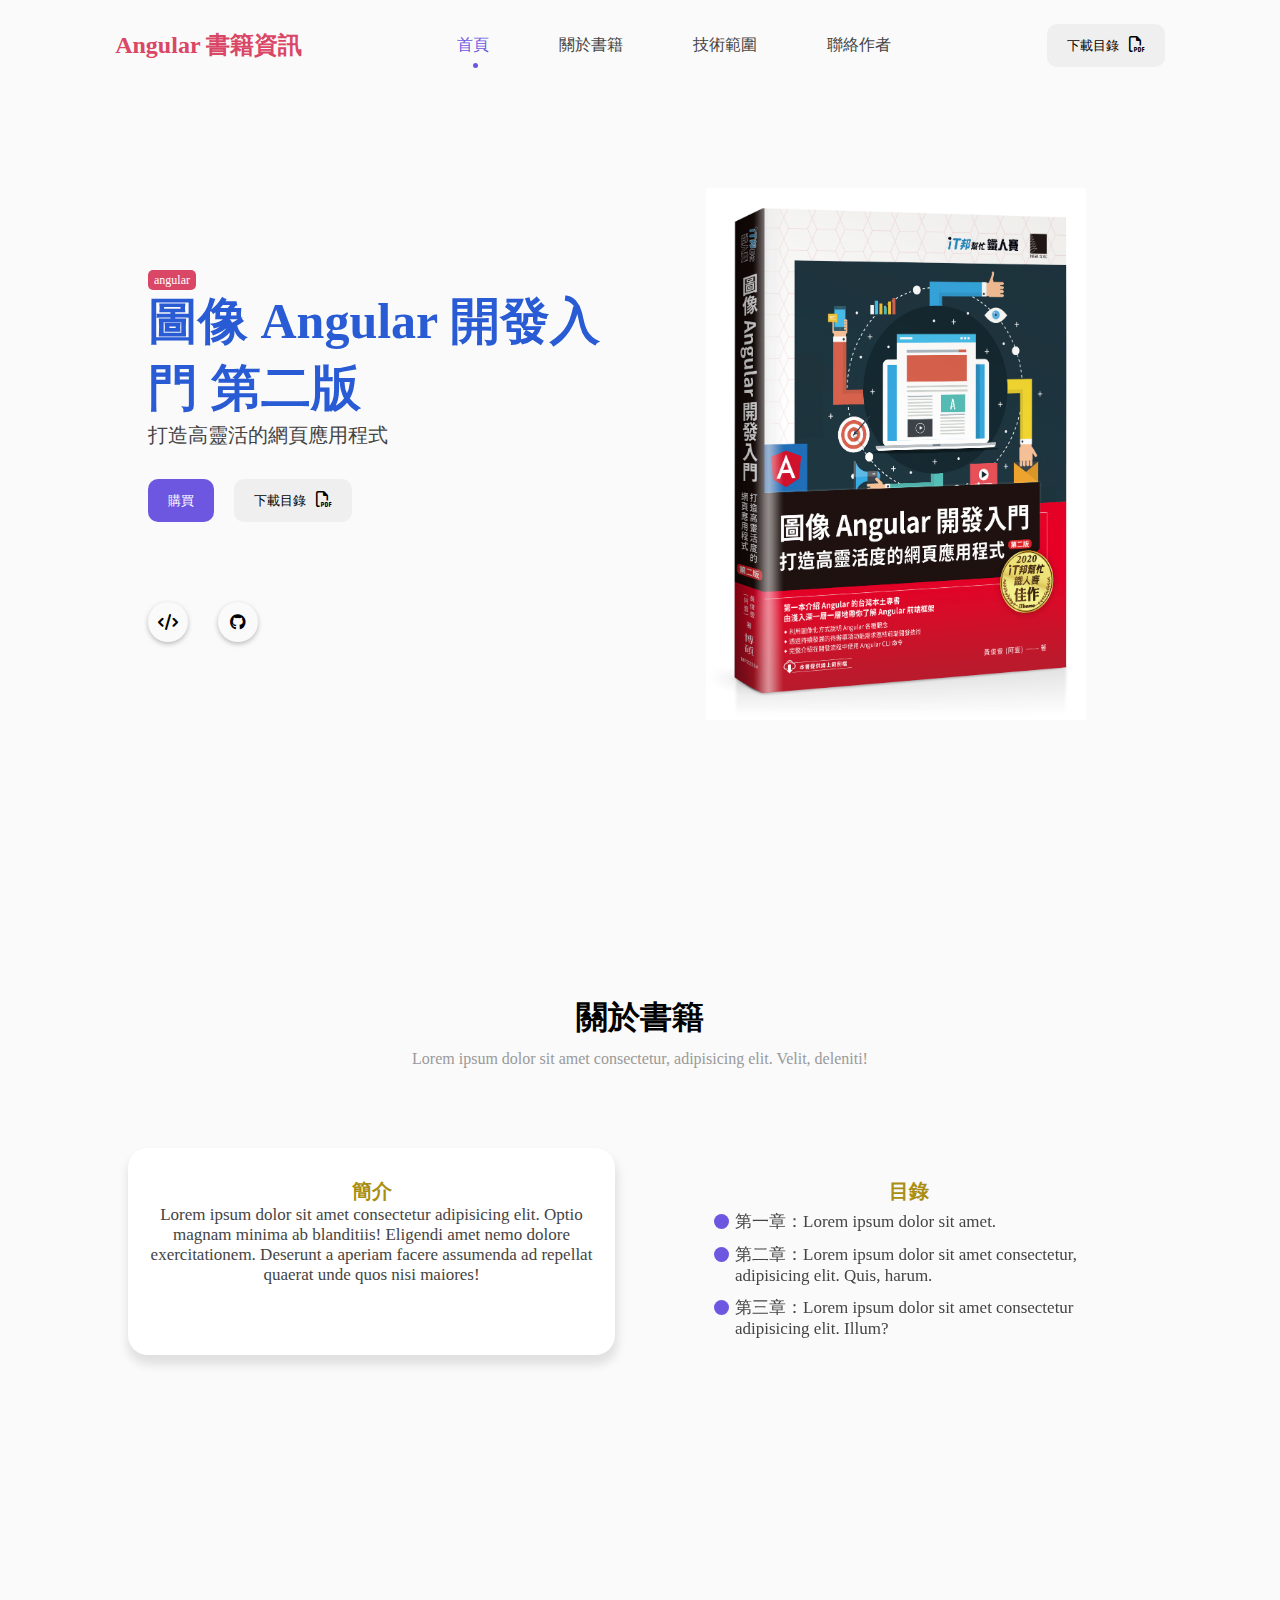
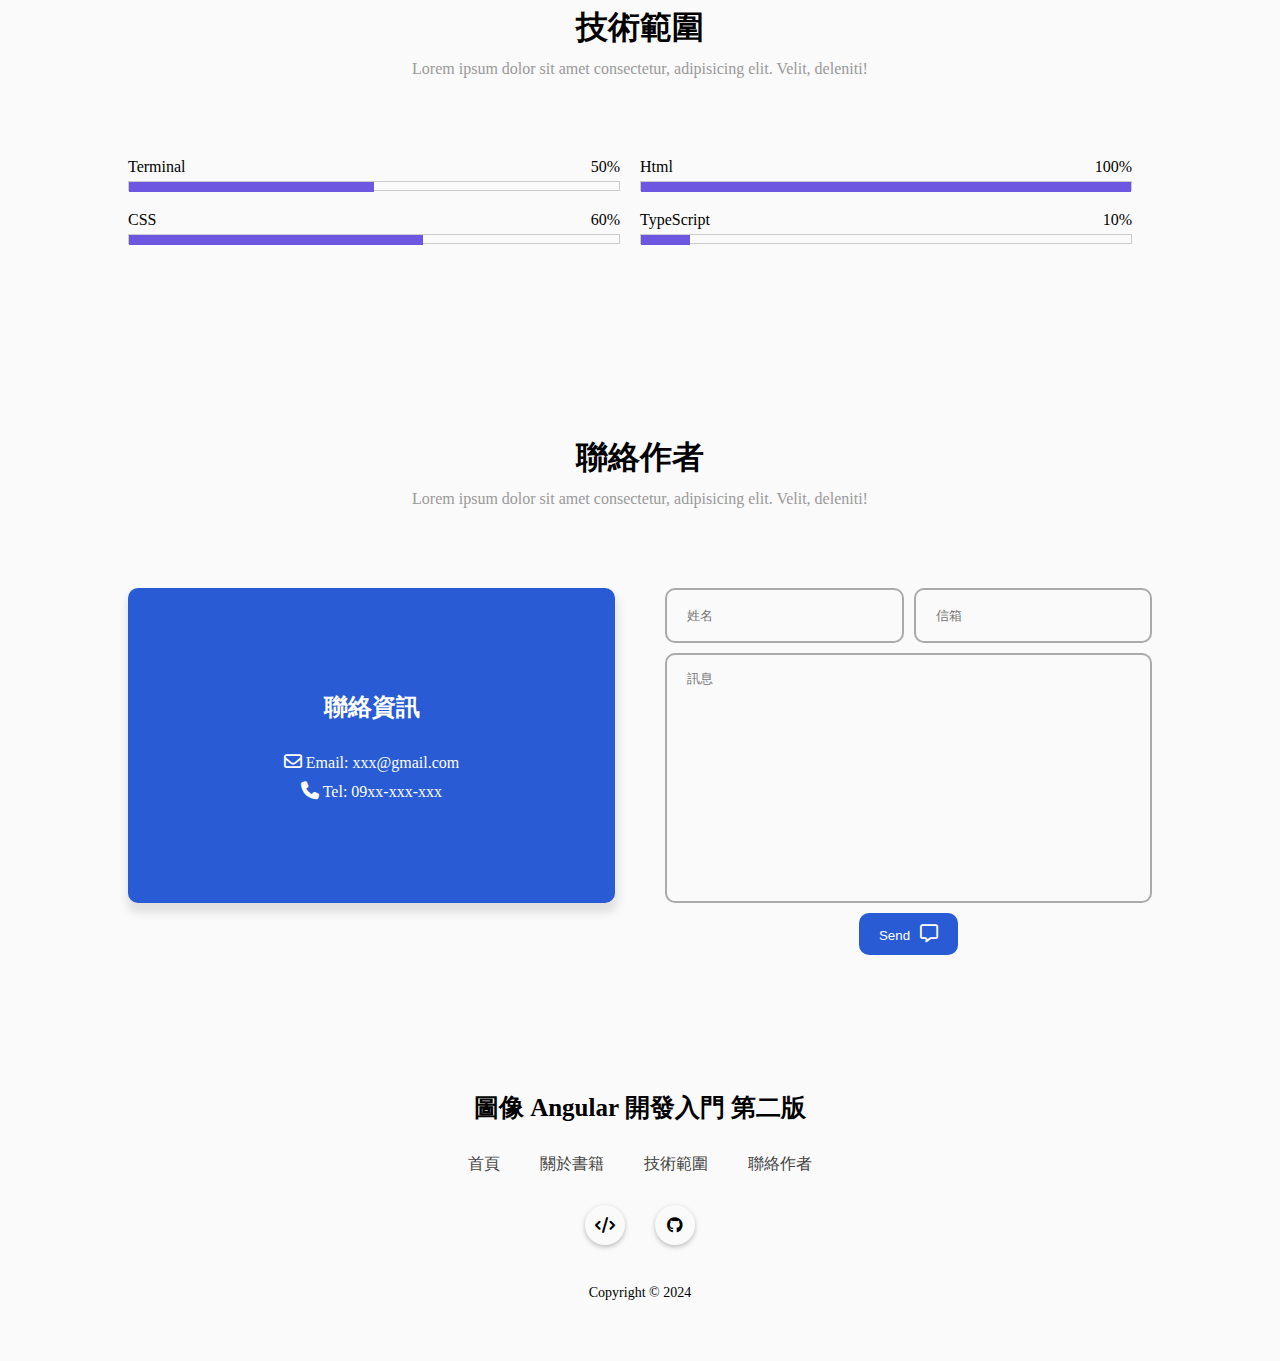
==== commit 62e1d08d: "feat(footer)：頁尾 copyright 樣式實作" ====
--- a/src/index.html
+++ b/src/index.html
@@ -162,6 +162,7 @@
                 <div class="icon"><i class="fa-solid fa-code"></i></div>
                 <div class="icon"><i class="fa-brands fa-github"></i></div>
             </div>
+            <div class="bottom-footer">Copyright &copy; 2024</div>
         </footer>
     </div>
     <script src="./main.js"></script>
--- a/src/style.min.css
+++ b/src/style.min.css
@@ -1 +1 @@
-nav{position:fixed;background-color:var(--body-color);width:100%;height:90px;line-height:90px;padding-inline:9vw;display:flex;justify-content:space-between}nav .nav-logo{font-size:24px;font-weight:600;color:var(--logo-color)}nav ul{display:flex;list-style:none}nav ul .nav-link{text-decoration:none;color:var(--text-color);font-weight:500;padding-inline:15px;margin-inline:20px}nav ul .active-link{position:relative;color:var(--first-color)}nav ul .active-link::after{position:absolute;content:"";width:5px;height:5px;background-color:var(--first-color);border-radius:50%;left:50%;bottom:-15px}.btn{font-weight:500;padding:12px 20px;background-color:#efefef;border:none;border-radius:10px;cursor:pointer}.btn:hover{color:var(--white-color);background-color:var(--second-color)}.btn>i{margin-left:10px}.home-text{padding-left:20px;min-height:80vh;width:50%;display:flex;flex-direction:column;justify-content:center}.home-text .tag>span{background-color:var(--logo-color);color:var(--white-color);padding:3px 6px;font-size:12px;border-radius:5px}.home-text .name{font-size:50px;font-weight:600;color:var(--third-color)}.home-text .subtitle{font-size:20px;margin-bottom:30px;color:var(--text-color)}.home-text .text-btn{display:flex;gap:20px}.home-text .text-btn>.blue-btn{background-color:var(--first-color);color:var(--white-color)}.home-text .text-btn>.blue-btn:hover{background-color:var(--first-color-hover)}.home-text .icons{display:flex;margin-top:5em;gap:30px}.home-image{display:flex;justify-content:right;align-items:center;width:50%;min-height:80vh}.home-image .image{width:380px;margin:0 auto;overflow:hidden}.home-image .image img{width:380px}.about-container{display:flex;justify-content:space-between;width:100%;gap:50px}.about-container .introduce,.about-container .contents{width:50%}.about-container h3{font-size:20px;font-weight:600;color:var(--second-color)}.about-container .card{display:flex;align-items:center;flex-direction:column;padding:30px 20px 70px;width:100%;background-color:var(--white-color);border-radius:20px;box-shadow:1px 8px 10px 2px var(--first-shadow-color)}.about-container .card div{text-align:center;font-size:17px;color:var(--text-color)}.about-container .list{display:flex;flex-direction:column;padding:30px 65px 70px;width:100%}.about-container .list h3{text-align:center}.about-container .list .item{font-size:17px;padding:5px;color:var(--text-color);position:relative}.about-container .list .item::before{box-sizing:border-box;content:"";position:absolute;top:9px;left:-16px;width:15px;height:15px;border-radius:50px;background-color:var(--first-color)}.skill-container{display:flex;width:100%;gap:20px;flex-wrap:wrap}.skill-container .skill-item{flex-basis:calc(50% - 20px);display:flex;flex-direction:column;gap:5px}.skill-container .skill-item .skill{display:flex;justify-content:space-between;align-items:center}.skill-container .skill-item .progress-bar-wrap{height:10px;border:1px solid #ccc}.skill-container .skill-item .progress-bar-wrap .progress-bar{height:10px;background-color:var(--first-color)}.contact-container{display:flex;justify-content:space-between;width:100%;gap:50px}.contact-container .info,.contact-container .form{width:50%}.contact-container .contact-info{display:flex;flex-direction:column;justify-content:center;align-items:center;padding:20px 30px;width:100%;height:315px;background-color:var(--third-color);color:var(--white-color);border-radius:10px;gap:10px;box-shadow:1px 8px 10px 2px var(--first-shadow-color)}.contact-container .contact-info>h2{margin-bottom:20px}.contact-container .contact-info i{font-size:18px}.contact-container .form{display:grid;grid-template-columns:repeat(2, 1fr);grid-template-rows:55px 250px 1fr;gap:10px}.contact-container .form input,.contact-container .form textarea{background:rgba(0,0,0,0);border:2px solid #aaa;border-radius:10px;padding:15px 20px;outline:none}.contact-container .form textarea{grid-column:1/3;resize:none}.contact-container .form .btn{margin:0 auto;grid-column:1/3;background-color:var(--third-color);color:var(--white-color)}.contact-container .form .btn i{font-size:18px}footer{display:flex;justify-content:center;align-items:center;flex-direction:column;row-gap:30px;padding-block:40px 60px}footer .top-footer{font-size:25px;font-weight:600}footer .footer-menu{display:flex}footer .footer-menu .menu-item{list-style:none}footer .footer-menu .menu-item a{text-decoration:none;color:var(--text-color);font-weight:500px;margin-inline:20px}footer .footer-icons{display:flex;gap:30px}:root{--body-color: rgb(250, 250, 250);--logo-color: rgb(218, 70, 102);--white-color: rgb(255, 255, 255);--text-color: rgb(68, 68, 68);--first-color: rgb(110, 87, 224);--first-color-hover: rgb(40, 91, 212);--first-shadow-color: rgba(0, 0, 0, 0.1);--second-color: rgb(170, 142, 18);--third-color: rgb(40, 91, 212)}html{scroll-behavior:smooth}body{background-color:var(--body-color)}body .container{width:100%}*{margin:0;padding:0;box-sizing:border-box}.wrapper{padding-inline:10vw}.wrapper .home-box{display:flex;padding-block:6em;height:100vh;min-height:700px}.wrapper .section{padding-block:6em}.wrapper .section .top-header{text-align:center;margin-bottom:5em}.wrapper .section .top-header h1{font-weight:600;margin-bottom:10px}.wrapper .section .top-header span{color:#999}i{font-size:16px}.icon{display:flex;justify-content:center;align-items:center;width:40px;height:40px;border-radius:50%;box-shadow:0px 2px 5px 0px rgba(0,0,0,.25);cursor:pointer}/*# sourceMappingURL=style.min.css.map */+nav{position:fixed;background-color:var(--body-color);width:100%;height:90px;line-height:90px;padding-inline:9vw;display:flex;justify-content:space-between}nav .nav-logo{font-size:24px;font-weight:600;color:var(--logo-color)}nav ul{display:flex;list-style:none}nav ul .nav-link{text-decoration:none;color:var(--text-color);font-weight:500;padding-inline:15px;margin-inline:20px}nav ul .active-link{position:relative;color:var(--first-color)}nav ul .active-link::after{position:absolute;content:"";width:5px;height:5px;background-color:var(--first-color);border-radius:50%;left:50%;bottom:-15px}.btn{font-weight:500;padding:12px 20px;background-color:#efefef;border:none;border-radius:10px;cursor:pointer}.btn:hover{color:var(--white-color);background-color:var(--second-color)}.btn>i{margin-left:10px}.home-text{padding-left:20px;min-height:80vh;width:50%;display:flex;flex-direction:column;justify-content:center}.home-text .tag>span{background-color:var(--logo-color);color:var(--white-color);padding:3px 6px;font-size:12px;border-radius:5px}.home-text .name{font-size:50px;font-weight:600;color:var(--third-color)}.home-text .subtitle{font-size:20px;margin-bottom:30px;color:var(--text-color)}.home-text .text-btn{display:flex;gap:20px}.home-text .text-btn>.blue-btn{background-color:var(--first-color);color:var(--white-color)}.home-text .text-btn>.blue-btn:hover{background-color:var(--first-color-hover)}.home-text .icons{display:flex;margin-top:5em;gap:30px}.home-image{display:flex;justify-content:right;align-items:center;width:50%;min-height:80vh}.home-image .image{width:380px;margin:0 auto;overflow:hidden}.home-image .image img{width:380px}.about-container{display:flex;justify-content:space-between;width:100%;gap:50px}.about-container .introduce,.about-container .contents{width:50%}.about-container h3{font-size:20px;font-weight:600;color:var(--second-color)}.about-container .card{display:flex;align-items:center;flex-direction:column;padding:30px 20px 70px;width:100%;background-color:var(--white-color);border-radius:20px;box-shadow:1px 8px 10px 2px var(--first-shadow-color)}.about-container .card div{text-align:center;font-size:17px;color:var(--text-color)}.about-container .list{display:flex;flex-direction:column;padding:30px 65px 70px;width:100%}.about-container .list h3{text-align:center}.about-container .list .item{font-size:17px;padding:5px;color:var(--text-color);position:relative}.about-container .list .item::before{box-sizing:border-box;content:"";position:absolute;top:9px;left:-16px;width:15px;height:15px;border-radius:50px;background-color:var(--first-color)}.skill-container{display:flex;width:100%;gap:20px;flex-wrap:wrap}.skill-container .skill-item{flex-basis:calc(50% - 20px);display:flex;flex-direction:column;gap:5px}.skill-container .skill-item .skill{display:flex;justify-content:space-between;align-items:center}.skill-container .skill-item .progress-bar-wrap{height:10px;border:1px solid #ccc}.skill-container .skill-item .progress-bar-wrap .progress-bar{height:10px;background-color:var(--first-color)}.contact-container{display:flex;justify-content:space-between;width:100%;gap:50px}.contact-container .info,.contact-container .form{width:50%}.contact-container .contact-info{display:flex;flex-direction:column;justify-content:center;align-items:center;padding:20px 30px;width:100%;height:315px;background-color:var(--third-color);color:var(--white-color);border-radius:10px;gap:10px;box-shadow:1px 8px 10px 2px var(--first-shadow-color)}.contact-container .contact-info>h2{margin-bottom:20px}.contact-container .contact-info i{font-size:18px}.contact-container .form{display:grid;grid-template-columns:repeat(2, 1fr);grid-template-rows:55px 250px 1fr;gap:10px}.contact-container .form input,.contact-container .form textarea{background:rgba(0,0,0,0);border:2px solid #aaa;border-radius:10px;padding:15px 20px;outline:none}.contact-container .form textarea{grid-column:1/3;resize:none}.contact-container .form .btn{margin:0 auto;grid-column:1/3;background-color:var(--third-color);color:var(--white-color)}.contact-container .form .btn i{font-size:18px}footer{display:flex;justify-content:center;align-items:center;flex-direction:column;row-gap:30px;padding-block:40px 60px}footer .top-footer{font-size:25px;font-weight:600}footer .footer-menu{display:flex}footer .footer-menu .menu-item{list-style:none}footer .footer-menu .menu-item a{text-decoration:none;color:var(--text-color);font-weight:500px;margin-inline:20px}footer .footer-icons{display:flex;gap:30px}footer .bottom-footer{font-size:14px;margin-top:10px}:root{--body-color: rgb(250, 250, 250);--logo-color: rgb(218, 70, 102);--white-color: rgb(255, 255, 255);--text-color: rgb(68, 68, 68);--first-color: rgb(110, 87, 224);--first-color-hover: rgb(40, 91, 212);--first-shadow-color: rgba(0, 0, 0, 0.1);--second-color: rgb(170, 142, 18);--third-color: rgb(40, 91, 212)}html{scroll-behavior:smooth}body{background-color:var(--body-color)}body .container{width:100%}*{margin:0;padding:0;box-sizing:border-box}.wrapper{padding-inline:10vw}.wrapper .home-box{display:flex;padding-block:6em;height:100vh;min-height:700px}.wrapper .section{padding-block:6em}.wrapper .section .top-header{text-align:center;margin-bottom:5em}.wrapper .section .top-header h1{font-weight:600;margin-bottom:10px}.wrapper .section .top-header span{color:#999}i{font-size:16px}.icon{display:flex;justify-content:center;align-items:center;width:40px;height:40px;border-radius:50%;box-shadow:0px 2px 5px 0px rgba(0,0,0,.25);cursor:pointer}/*# sourceMappingURL=style.min.css.map */